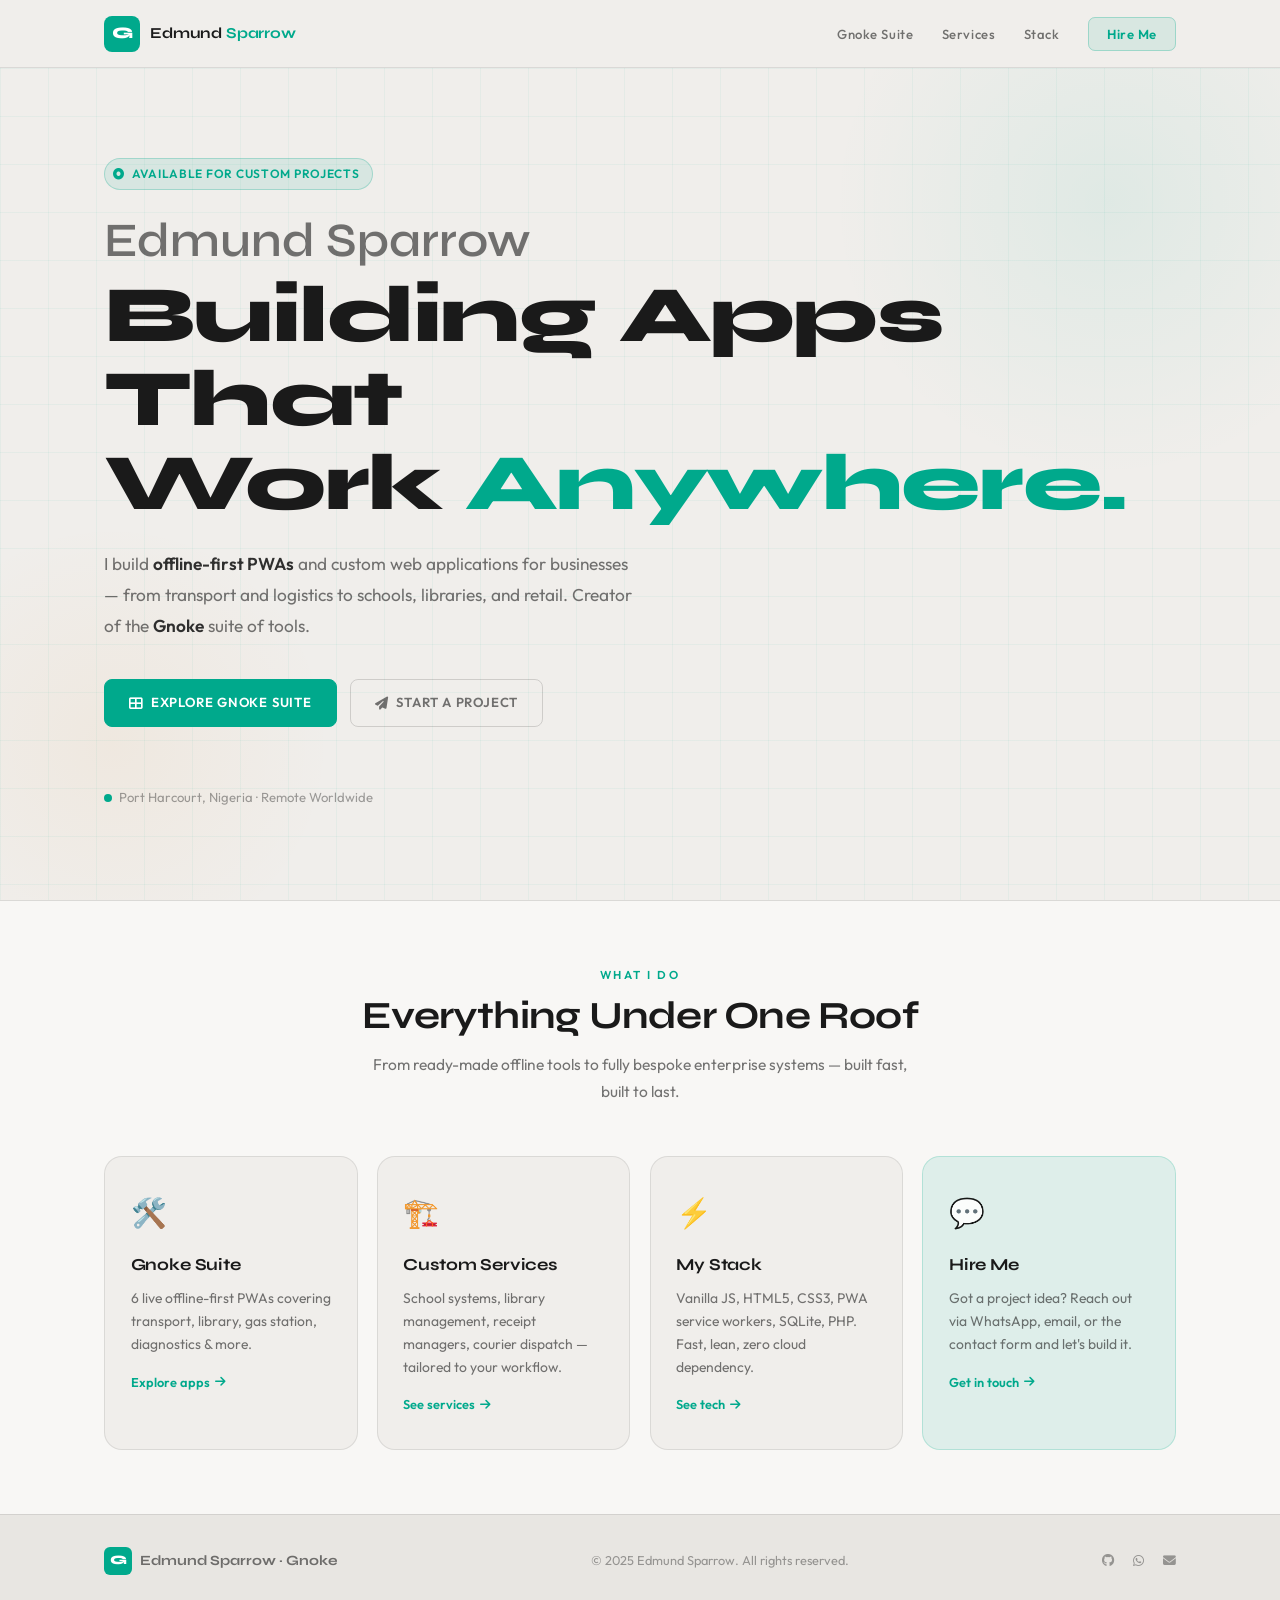
==== index.html @ 4540fae0 "Add files via upload" ====
<!DOCTYPE html>
<html lang="en">
<head>
  <meta charset="UTF-8">
  <meta name="viewport" content="width=device-width, initial-scale=1.0">
  <title>Edmund Sparrow — Gnoke Developer</title>
  <meta name="description" content="Edmund Sparrow builds offline-first PWAs and custom web applications for businesses. Creator of the Gnoke suite of tools.">
  <link rel="preconnect" href="https://fonts.googleapis.com">
  <link rel="preconnect" href="https://fonts.gstatic.com" crossorigin>
  <link href="https://fonts.googleapis.com/css2?family=Syne:wght@600;700;800&family=Outfit:wght@300;400;500;600&display=swap" rel="stylesheet">
  <link rel="stylesheet" href="https://cdnjs.cloudflare.com/ajax/libs/font-awesome/6.4.0/css/all.min.css">
  <link rel="stylesheet" href="style.css">
</head>
<body>

<!-- ══════════════════════════════════
     HEADER
══════════════════════════════════ -->
<header>
  <nav class="container">
    <a href="index.html" class="nav-brand">
      <div class="gnoke-mark">G</div>
      <span class="nav-name">Edmund <span>Sparrow</span></span>
    </a>

    <button class="hamburger" id="hamburger" aria-label="Toggle menu" aria-expanded="false">
      <span></span><span></span><span></span>
    </button>

    <ul class="nav-links" id="nav-links">
      <li><a href="gnoke.html">Gnoke Suite</a></li>
      <li><a href="services.html">Services</a></li>
      <li><a href="stack.html">Stack</a></li>
      <li><a href="contact.html" class="nav-hire">Hire Me</a></li>
    </ul>
  </nav>
</header>


<!-- ══════════════════════════════════
     HERO
══════════════════════════════════ -->
<section class="hero">
  <div class="hero-blob2" aria-hidden="true"></div>
  <div class="container">
    <div class="hero-inner">

      <div class="hero-badge">
        <i class="fas fa-circle-dot"></i>
        Available for custom projects
      </div>

      <h1>
        <span class="name-line">Edmund Sparrow</span>
        Building Apps That<br>Work <span class="accent">Anywhere.</span>
      </h1>

      <p class="hero-sub">
        I build <strong>offline-first PWAs</strong> and custom web applications for
        businesses — from transport and logistics to schools, libraries, and retail.
        Creator of the <strong>Gnoke</strong> suite of tools.
      </p>

      <div class="hero-cta">
        <a href="gnoke.html" class="btn btn-teal">
          <i class="fas fa-th-large"></i> Explore Gnoke Suite
        </a>
        <a href="contact.html" class="btn btn-ghost">
          <i class="fas fa-paper-plane"></i> Start a Project
        </a>
      </div>

      <div class="avail-pill">
        <div class="avail-dot"></div>
        Port Harcourt, Nigeria · Remote Worldwide
      </div>

    </div>
  </div>
</section>

<hr class="divider">

<!-- ══════════════════════════════════
     PREVIEW STRIPS
══════════════════════════════════ -->
<section style="padding: 4rem 0; background: var(--bg-card);">
  <div class="container">
    <p class="sec-label">What I Do</p>
    <h2 class="sec-title">Everything Under One Roof</h2>
    <p class="sec-sub">From ready-made offline tools to fully bespoke enterprise systems — built fast, built to last.</p>

    <div style="display:grid; grid-template-columns: repeat(auto-fill, minmax(240px,1fr)); gap: 1.2rem;">

      <a href="gnoke.html" style="display:block; padding:2rem 1.6rem; background:var(--bg); border:1px solid var(--border); border-radius:var(--r-lg); transition: border-color .25s, transform .25s, box-shadow .25s;" onmouseover="this.style.borderColor='rgba(0,169,140,.28)';this.style.transform='translateY(-4px)';this.style.boxShadow='0 10px 30px rgba(0,0,0,.07)'" onmouseout="this.style.borderColor='';this.style.transform='';this.style.boxShadow=''">
        <div style="font-size:1.8rem; margin-bottom:.9rem;">🛠️</div>
        <h3 style="font-family:var(--f-head);font-size:1.05rem;font-weight:700;color:var(--ink);margin-bottom:.5rem;letter-spacing:-.01em;">Gnoke Suite</h3>
        <p style="font-size:.87rem;color:var(--t-65);line-height:1.65;">6 live offline-first PWAs covering transport, library, gas station, diagnostics &amp; more.</p>
        <span style="display:inline-flex;align-items:center;gap:5px;margin-top:1rem;font-size:.8rem;font-weight:600;color:var(--teal);">Explore apps <i class="fas fa-arrow-right" style="font-size:.75rem;"></i></span>
      </a>

      <a href="services.html" style="display:block; padding:2rem 1.6rem; background:var(--bg); border:1px solid var(--border); border-radius:var(--r-lg); transition: border-color .25s, transform .25s, box-shadow .25s;" onmouseover="this.style.borderColor='rgba(0,169,140,.28)';this.style.transform='translateY(-4px)';this.style.boxShadow='0 10px 30px rgba(0,0,0,.07)'" onmouseout="this.style.borderColor='';this.style.transform='';this.style.boxShadow=''">
        <div style="font-size:1.8rem; margin-bottom:.9rem;">🏗️</div>
        <h3 style="font-family:var(--f-head);font-size:1.05rem;font-weight:700;color:var(--ink);margin-bottom:.5rem;letter-spacing:-.01em;">Custom Services</h3>
        <p style="font-size:.87rem;color:var(--t-65);line-height:1.65;">School systems, library management, receipt managers, courier dispatch — tailored to your workflow.</p>
        <span style="display:inline-flex;align-items:center;gap:5px;margin-top:1rem;font-size:.8rem;font-weight:600;color:var(--teal);">See services <i class="fas fa-arrow-right" style="font-size:.75rem;"></i></span>
      </a>

      <a href="stack.html" style="display:block; padding:2rem 1.6rem; background:var(--bg); border:1px solid var(--border); border-radius:var(--r-lg); transition: border-color .25s, transform .25s, box-shadow .25s;" onmouseover="this.style.borderColor='rgba(0,169,140,.28)';this.style.transform='translateY(-4px)';this.style.boxShadow='0 10px 30px rgba(0,0,0,.07)'" onmouseout="this.style.borderColor='';this.style.transform='';this.style.boxShadow=''">
        <div style="font-size:1.8rem; margin-bottom:.9rem;">⚡</div>
        <h3 style="font-family:var(--f-head);font-size:1.05rem;font-weight:700;color:var(--ink);margin-bottom:.5rem;letter-spacing:-.01em;">My Stack</h3>
        <p style="font-size:.87rem;color:var(--t-65);line-height:1.65;">Vanilla JS, HTML5, CSS3, PWA service workers, SQLite, PHP. Fast, lean, zero cloud dependency.</p>
        <span style="display:inline-flex;align-items:center;gap:5px;margin-top:1rem;font-size:.8rem;font-weight:600;color:var(--teal);">See tech <i class="fas fa-arrow-right" style="font-size:.75rem;"></i></span>
      </a>

      <a href="contact.html" style="display:block; padding:2rem 1.6rem; background:var(--teal-dim); border:1px solid rgba(0,169,140,.2); border-radius:var(--r-lg); transition: border-color .25s, transform .25s, box-shadow .25s;" onmouseover="this.style.borderColor='rgba(0,169,140,.45)';this.style.transform='translateY(-4px)';this.style.boxShadow='0 10px 30px rgba(0,0,0,.07)'" onmouseout="this.style.borderColor='rgba(0,169,140,.2)';this.style.transform='';this.style.boxShadow=''">
        <div style="font-size:1.8rem; margin-bottom:.9rem;">💬</div>
        <h3 style="font-family:var(--f-head);font-size:1.05rem;font-weight:700;color:var(--ink);margin-bottom:.5rem;letter-spacing:-.01em;">Hire Me</h3>
        <p style="font-size:.87rem;color:var(--t-65);line-height:1.65;">Got a project idea? Reach out via WhatsApp, email, or the contact form and let's build it.</p>
        <span style="display:inline-flex;align-items:center;gap:5px;margin-top:1rem;font-size:.8rem;font-weight:600;color:var(--teal);">Get in touch <i class="fas fa-arrow-right" style="font-size:.75rem;"></i></span>
      </a>

    </div>
  </div>
</section>


<!-- ══════════════════════════════════
     FOOTER
══════════════════════════════════ -->
<footer>
  <div class="container">
    <div class="foot-inner">
      <div class="foot-brand">
        <div class="gnoke-mark">G</div>
        Edmund Sparrow · Gnoke
      </div>
      <p>© 2025 Edmund Sparrow. All rights reserved.</p>
      <div class="foot-links">
        <a href="https://github.com/edmundsparrow" target="_blank"><i class="fab fa-github"></i></a>
        <a href="https://wa.me/2349024054758" target="_blank"><i class="fab fa-whatsapp"></i></a>
        <a href="contact.html"><i class="fas fa-envelope"></i></a>
      </div>
    </div>
  </div>
</footer>

  <script src="background.js"></script>

  <script>
  const hamburger = document.getElementById('hamburger');
  const navLinks  = document.getElementById('nav-links');
  hamburger.addEventListener('click', () => {
    const open = hamburger.classList.toggle('open');
    navLinks.classList.toggle('open');
    hamburger.setAttribute('aria-expanded', open);
  });
  // Close on outside click
  document.addEventListener('click', e => {
    if (!hamburger.contains(e.target) && !navLinks.contains(e.target)) {
      hamburger.classList.remove('open');
      navLinks.classList.remove('open');
      hamburger.setAttribute('aria-expanded', false);
    }
  });
</script>
</body>
</html>
---- style.css ----
/* ━━━━━━━━━━━━━━━━━━━━━━━━━━━━━━━━━━━━
   TOKENS — Light / Dirty-White Theme
━━━━━━━━━━━━━━━━━━━━━━━━━━━━━━━━━━━━ */
:root {
  --bg:         #f0eeeb;
  --bg-card:    #f8f7f5;
  --bg-raised:  #e8e6e2;
  --border:     rgba(0,0,0,.09);
  --border-md:  rgba(0,0,0,.14);

  --teal:       #00a98c;
  --teal-dim:   rgba(0,169,140,.10);
  --teal-glow:  rgba(0,169,140,.22);
  --amber:      #d97706;
  --amber-dim:  rgba(217,119,6,.10);

  --ink:        #1a1a1a;
  --t-90:       rgba(26,26,26,.90);
  --t-65:       rgba(26,26,26,.60);
  --t-40:       rgba(26,26,26,.40);
  --t-20:       rgba(26,26,26,.18);

  --f-head: 'Syne', sans-serif;
  --f-body: 'Outfit', sans-serif;

  --r:    10px;
  --r-lg: 18px;
  --ease: cubic-bezier(.4,0,.2,1);
}

/* ━━━━━━━━━━━━━━━━━━━━━━━━━━━━━━━━━━━━
   RESET
━━━━━━━━━━━━━━━━━━━━━━━━━━━━━━━━━━━━ */
*,*::before,*::after { margin:0; padding:0; box-sizing:border-box; }
html { scroll-behavior:smooth; }

body {
  font-family: var(--f-body);
  background: var(--bg);
  color: var(--t-90);
  line-height: 1.65;
  font-size: 16px;
  padding-top: 68px;
  overflow-x: hidden;
}

a    { text-decoration:none; color:inherit; }
ul   { list-style:none; }
img  { max-width:100%; display:block; }

.container {
  max-width: 1120px;
  margin: 0 auto;
  padding: 0 24px;
}

/* ━━━━━━━━━━━━━━━━━━━━━━━━━━━━━━━━━━━━
   ANIMATIONS
━━━━━━━━━━━━━━━━━━━━━━━━━━━━━━━━━━━━ */
@keyframes fadeUp {
  from { opacity:0; transform:translateY(24px); }
  to   { opacity:1; transform:translateY(0);    }
}

@keyframes pulse-ring {
  0%,100% { box-shadow: 0 0 0 0 var(--teal-glow); }
  50%      { box-shadow: 0 0 0 10px transparent; }
}

/* ━━━━━━━━━━━━━━━━━━━━━━━━━━━━━━━━━━━━
   HEADER
━━━━━━━━━━━━━━━━━━━━━━━━━━━━━━━━━━━━ */
header {
  position: fixed;
  inset: 0 0 auto 0;
  height: 68px;
  z-index: 100;
  background: rgba(240,238,235,.92);
  backdrop-filter: blur(14px);
  -webkit-backdrop-filter: blur(14px);
  border-bottom: 1px solid var(--border);
}

nav {
  display: flex;
  align-items: center;
  justify-content: space-between;
  height: 100%;
}

.nav-brand {
  display: flex;
  align-items: center;
  gap: 10px;
}

.gnoke-mark {
  height: 36px;
  width: 36px;
  background: var(--teal);
  border-radius: 8px;
  display: flex;
  align-items: center;
  justify-content: center;
  font-family: var(--f-head);
  font-size: 1rem;
  font-weight: 800;
  color: #fff;
  letter-spacing: -.03em;
  flex-shrink: 0;
}

.nav-name {
  font-family: var(--f-head);
  font-size: .95rem;
  font-weight: 700;
  color: var(--ink);
  letter-spacing: -.01em;
}

.nav-name span { color: var(--teal); }

.nav-links {
  display: flex;
  align-items: center;
  gap: 1.8rem;
}

.nav-links a {
  font-size: .82rem;
  font-weight: 500;
  letter-spacing: .04em;
  color: var(--t-65);
  transition: color .22s var(--ease);
}

.nav-links a:hover,
.nav-links a.active { color: var(--teal); }

.nav-hire {
  padding: 8px 18px;
  border-radius: 7px;
  background: var(--teal-dim);
  border: 1px solid rgba(0,169,140,.28);
  color: var(--teal) !important;
  font-weight: 600 !important;
  transition: background .22s, border-color .22s !important;
}

.nav-hire:hover {
  background: var(--teal) !important;
  color: #fff !important;
  border-color: var(--teal) !important;
}

/* Hamburger */
.hamburger {
  display: none;
  flex-direction: column;
  gap: 5px;
  background: none;
  border: none;
  cursor: pointer;
  padding: 4px;
}

.hamburger span {
  display: block;
  width: 22px;
  height: 2px;
  background: var(--t-65);
  border-radius: 2px;
  transition: all .26s ease;
}

.hamburger.open span:nth-child(1) { transform: rotate(45deg) translate(5px,5px); background: var(--teal); }
.hamburger.open span:nth-child(2) { opacity: 0; }
.hamburger.open span:nth-child(3) { transform: rotate(-45deg) translate(5px,-5px); background: var(--teal); }

/* ━━━━━━━━━━━━━━━━━━━━━━━━━━━━━━━━━━━━
   BUTTONS
━━━━━━━━━━━━━━━━━━━━━━━━━━━━━━━━━━━━ */
.btn {
  display: inline-flex;
  align-items: center;
  gap: 8px;
  padding: 12px 24px;
  border-radius: 8px;
  font-family: var(--f-body);
  font-size: .82rem;
  font-weight: 600;
  letter-spacing: .06em;
  text-transform: uppercase;
  border: 1px solid transparent;
  cursor: pointer;
  transition: all .25s var(--ease);
}

.btn-teal {
  background: var(--teal);
  color: #fff;
  border-color: var(--teal);
}

.btn-teal:hover {
  background: transparent;
  color: var(--teal);
  border-color: var(--teal);
  box-shadow: 0 0 20px var(--teal-glow);
}

.btn-ghost {
  background: transparent;
  color: var(--t-65);
  border-color: var(--border-md);
}

.btn-ghost:hover {
  border-color: var(--teal);
  color: var(--teal);
}

/* ━━━━━━━━━━━━━━━━━━━━━━━━━━━━━━━━━━━━
   SECTION CHROME
━━━━━━━━━━━━━━━━━━━━━━━━━━━━━━━━━━━━ */
section { padding: 5.5rem 0; }

.sec-label {
  font-size: .72rem;
  font-weight: 600;
  letter-spacing: .22em;
  text-transform: uppercase;
  color: var(--teal);
  text-align: center;
  margin-bottom: .6rem;
}

.sec-title {
  font-family: var(--f-head);
  font-size: clamp(1.7rem, 3.5vw, 2.4rem);
  font-weight: 700;
  color: var(--ink);
  text-align: center;
  letter-spacing: -.02em;
  line-height: 1.15;
  margin-bottom: .8rem;
}

.sec-sub {
  text-align: center;
  color: var(--t-65);
  font-size: .97rem;
  font-weight: 400;
  max-width: 560px;
  margin: 0 auto 3.2rem;
  line-height: 1.75;
}

.divider {
  border: none;
  height: 1px;
  background: var(--border);
  margin: 0;
}

/* ━━━━━━━━━━━━━━━━━━━━━━━━━━━━━━━━━━━━
   PAGE HERO (inner pages)
━━━━━━━━━━━━━━━━━━━━━━━━━━━━━━━━━━━━ */
.page-hero {
  padding: 3.5rem 0;
  background: var(--bg-raised);
  border-bottom: 1px solid var(--border);
  position: relative;
  overflow: hidden;
  min-height: 180px;
  display: flex;
  align-items: center;
}

/* When background.js injects an image, text flips to white */
.page-hero.has-bg .sec-label { color: rgba(255,255,255,.7); }
.page-hero.has-bg h1          { color: #fff; }
.page-hero.has-bg h1 span     { color: var(--teal); }
.page-hero.has-bg p            { color: rgba(255,255,255,.75); }

.page-hero .sec-label {
  text-align: left;
  margin-bottom: .4rem;
}

.page-hero h1 {
  font-family: var(--f-head);
  font-size: clamp(2.2rem, 6vw, 3.6rem);
  font-weight: 800;
  color: var(--ink);
  letter-spacing: -.03em;
  line-height: 1.05;
  margin-bottom: .5rem;
  text-transform: uppercase;
}

.page-hero h1 span { color: var(--teal); }

.page-hero p {
  font-size: .9rem;
  color: var(--t-65);
  max-width: 480px;
  line-height: 1.6;
  font-weight: 400;
  letter-spacing: .02em;
  text-transform: uppercase;
}

/* ━━━━━━━━━━━━━━━━━━━━━━━━━━━━━━━━━━━━
   HOME HERO
━━━━━━━━━━━━━━━━━━━━━━━━━━━━━━━━━━━━ */
.hero {
  min-height: calc(100vh - 68px);
  display: flex;
  align-items: center;
  position: relative;
  overflow: hidden;
  background: var(--bg);
}

.hero::before {
  content: '';
  position: absolute;
  inset: 0;
  background-image:
    linear-gradient(rgba(0,169,140,.05) 1px, transparent 1px),
    linear-gradient(90deg, rgba(0,169,140,.05) 1px, transparent 1px);
  background-size: 48px 48px;
  pointer-events: none;
}

.hero::after {
  content: '';
  position: absolute;
  top: -20%;
  right: -10%;
  width: 600px;
  height: 600px;
  background: radial-gradient(circle, rgba(0,169,140,.07) 0%, transparent 65%);
  pointer-events: none;
}

.hero-blob2 {
  position: absolute;
  bottom: -10%;
  left: -10%;
  width: 480px;
  height: 480px;
  background: radial-gradient(circle, rgba(217,119,6,.05) 0%, transparent 65%);
  pointer-events: none;
}

.hero-inner {
  position: relative;
  z-index: 1;
  animation: fadeUp .7s .1s var(--ease) both;
}

.hero-badge {
  display: inline-flex;
  align-items: center;
  gap: 7px;
  padding: 5px 12px 5px 8px;
  border-radius: 50px;
  background: var(--teal-dim);
  border: 1px solid rgba(0,169,140,.25);
  font-size: .75rem;
  font-weight: 600;
  letter-spacing: .06em;
  color: var(--teal);
  margin-bottom: 1.6rem;
  text-transform: uppercase;
}

.hero-badge i { font-size: .7rem; }

.hero h1 {
  font-family: var(--f-head);
  font-size: clamp(2.6rem, 7vw, 5rem);
  font-weight: 800;
  line-height: 1.05;
  color: var(--ink);
  margin-bottom: 1.4rem;
  letter-spacing: -.02em;
}

.hero h1 .accent { color: var(--teal); }

.hero h1 .name-line {
  display: block;
  font-size: .6em;
  font-weight: 600;
  color: var(--t-65);
  letter-spacing: .0em;
  margin-bottom: .15em;
}

.hero-sub {
  font-size: 1.08rem;
  color: var(--t-65);
  font-weight: 400;
  max-width: 540px;
  line-height: 1.8;
  margin-bottom: 2.4rem;
}

.hero-sub strong { color: var(--t-90); font-weight: 600; }

.hero-cta {
  display: flex;
  gap: .8rem;
  flex-wrap: wrap;
  margin-bottom: 3.5rem;
}

.avail-pill {
  display: inline-flex;
  align-items: center;
  gap: 7px;
  font-size: .82rem;
  color: var(--t-40);
  font-weight: 400;
}

.avail-dot {
  width: 8px;
  height: 8px;
  border-radius: 50%;
  background: var(--teal);
  animation: pulse-ring 2s infinite;
  flex-shrink: 0;
}

/* ━━━━━━━━━━━━━━━━━━━━━━━━━━━━━━━━━━━━
   GNOKE SUITE
━━━━━━━━━━━━━━━━━━━━━━━━━━━━━━━━━━━━ */
.gnoke-suite { background: var(--bg); }

.suite-intro {
  display: flex;
  align-items: center;
  gap: 14px;
  justify-content: center;
  margin-bottom: 3.5rem;
}

.gnoke-logo-lg {
  width: 52px;
  height: 52px;
  background: var(--teal);
  border-radius: 13px;
  display: flex;
  align-items: center;
  justify-content: center;
  font-family: var(--f-head);
  font-size: 1.4rem;
  font-weight: 800;
  color: #fff;
  letter-spacing: -.03em;
  flex-shrink: 0;
}

.suite-intro-text h2 {
  font-family: var(--f-head);
  font-size: 1.6rem;
  font-weight: 800;
  color: var(--ink);
  letter-spacing: -.02em;
  line-height: 1.1;
}

.suite-intro-text p {
  font-size: .88rem;
  color: var(--t-40);
  font-weight: 400;
}

/* App cards */
.apps-grid {
  display: grid;
  grid-template-columns: repeat(auto-fill, minmax(300px, 1fr));
  gap: 1.2rem;
}

.app-card {
  background: var(--bg-card);
  border: 1px solid var(--border);
  border-radius: var(--r-lg);
  padding: 1.8rem;
  display: flex;
  flex-direction: column;
  gap: 1rem;
  transition: border-color .25s var(--ease), transform .25s var(--ease), box-shadow .25s var(--ease);
  position: relative;
  overflow: hidden;
}

.app-card::before {
  content: '';
  position: absolute;
  top: 0; left: 0;
  width: 3px; height: 100%;
  background: var(--teal);
  opacity: 0;
  transition: opacity .25s var(--ease);
}

.app-card:hover {
  border-color: rgba(0,169,140,.28);
  transform: translateY(-4px);
  box-shadow: 0 12px 40px rgba(0,0,0,.08);
}

.app-card:hover::before { opacity: 1; }

.app-header {
  display: flex;
  align-items: flex-start;
  justify-content: space-between;
  gap: 1rem;
}

.app-icon {
  width: 48px;
  height: 48px;
  border-radius: 12px;
  display: flex;
  align-items: center;
  justify-content: center;
  font-size: 1.3rem;
  flex-shrink: 0;
}

.app-status {
  font-size: .7rem;
  font-weight: 600;
  letter-spacing: .08em;
  text-transform: uppercase;
  padding: 3px 9px;
  border-radius: 20px;
}

.status-live {
  background: rgba(16,185,129,.10);
  color: #059669;
  border: 1px solid rgba(16,185,129,.22);
}

.app-card h3 {
  font-family: var(--f-head);
  font-size: 1.1rem;
  font-weight: 700;
  color: var(--ink);
  letter-spacing: -.01em;
}

.app-card p {
  font-size: .88rem;
  color: var(--t-65);
  line-height: 1.65;
  flex-grow: 1;
}

.app-tags {
  display: flex;
  flex-wrap: wrap;
  gap: .4rem;
}

.tag {
  font-size: .7rem;
  font-weight: 500;
  padding: 3px 9px;
  border-radius: 20px;
  background: var(--bg-raised);
  border: 1px solid var(--border);
  color: var(--t-65);
}

.app-link {
  display: inline-flex;
  align-items: center;
  gap: 6px;
  font-size: .8rem;
  font-weight: 600;
  color: var(--teal);
  letter-spacing: .04em;
  transition: gap .2s var(--ease);
}

.app-link:hover { gap: 10px; }

/* ━━━━━━━━━━━━━━━━━━━━━━━━━━━━━━━━━━━━
   SERVICES
━━━━━━━━━━━━━━━━━━━━━━━━━━━━━━━━━━━━ */
.services { background: var(--bg-raised); }

.svcs-grid {
  display: grid;
  grid-template-columns: repeat(auto-fill, minmax(240px, 1fr));
  gap: 1.2rem;
}

.svc-card {
  background: var(--bg-card);
  border: 1px solid var(--border);
  border-radius: var(--r-lg);
  padding: 2rem 1.6rem;
  transition: border-color .25s, transform .25s var(--ease), box-shadow .25s;
}

.svc-card:hover {
  border-color: rgba(0,169,140,.22);
  transform: translateY(-3px);
  box-shadow: 0 8px 28px rgba(0,0,0,.06);
}

.svc-icon {
  width: 46px;
  height: 46px;
  background: var(--teal-dim);
  border-radius: 11px;
  display: flex;
  align-items: center;
  justify-content: center;
  font-size: 1.2rem;
  margin-bottom: 1.1rem;
  border: 1px solid rgba(0,169,140,.18);
}

.svc-card h3 {
  font-family: var(--f-head);
  font-size: 1rem;
  font-weight: 700;
  color: var(--ink);
  margin-bottom: .6rem;
  letter-spacing: -.01em;
}

.svc-card p {
  font-size: .87rem;
  color: var(--t-65);
  line-height: 1.65;
  margin-bottom: .9rem;
}

.svc-card ul li {
  font-size: .82rem;
  color: var(--t-65);
  padding: 3px 0 3px 16px;
  position: relative;
}

.svc-card ul li::before {
  content: '→';
  position: absolute;
  left: 0;
  color: var(--teal);
  font-size: .75rem;
}

/* CTA box */
.cta-box {
  text-align:center;
  margin-top:2.8rem;
  padding:2.4rem;
  background:var(--bg-card);
  border:1px solid var(--border);
  border-radius:var(--r-lg);
}

.cta-box .sec-label { margin-bottom: .4rem; }

.cta-box h3 {
  font-family: var(--f-head);
  font-size: 1.5rem;
  font-weight: 700;
  color: var(--ink);
  letter-spacing: -.02em;
  margin-bottom: .7rem;
}

.cta-box p {
  color: var(--t-65);
  font-size: .95rem;
  max-width: 480px;
  margin: 0 auto 1.6rem;
}

/* ━━━━━━━━━━━━━━━━━━━━━━━━━━━━━━━━━━━━
   STACK
━━━━━━━━━━━━━━━━━━━━━━━━━━━━━━━━━━━━ */
.stack { background: var(--bg); }

.stack-grid {
  display: grid;
  grid-template-columns: repeat(auto-fill, minmax(150px, 1fr));
  gap: .8rem;
}

.stack-item {
  background: var(--bg-card);
  border: 1px solid var(--border);
  border-radius: var(--r);
  padding: 1.1rem 1rem;
  text-align: center;
  transition: border-color .22s, background .22s, box-shadow .22s;
}

.stack-item:hover {
  border-color: rgba(0,169,140,.22);
  background: #fff;
  box-shadow: 0 4px 14px rgba(0,0,0,.05);
}

.stack-item .s-icon { font-size: 1.4rem; margin-bottom: .45rem; }

.stack-item p {
  font-size: .82rem;
  font-weight: 500;
  color: var(--t-65);
}

.stack-item small {
  display: block;
  font-size: .72rem;
  color: var(--t-40);
  margin-top: 2px;
}

/* ━━━━━━━━━━━━━━━━━━━━━━━━━━━━━━━━━━━━
   CONTACT
━━━━━━━━━━━━━━━━━━━━━━━━━━━━━━━━━━━━ */
.contact-section { background: var(--bg-raised); }

.contact-layout {
  display: grid;
  grid-template-columns: 1fr 1fr;
  gap: 3rem;
  align-items: start;
}

.contact-left h2 {
  font-family: var(--f-head);
  font-size: clamp(1.8rem, 4vw, 2.8rem);
  font-weight: 800;
  color: var(--ink);
  letter-spacing: -.03em;
  line-height: 1.1;
  margin-bottom: 1rem;
}

.contact-left h2 span { color: var(--teal); }

.contact-left p {
  font-size: .97rem;
  color: var(--t-65);
  font-weight: 400;
  line-height: 1.8;
  margin-bottom: 2rem;
}

.contact-links { display: flex; flex-direction: column; gap: .8rem; }

.c-link {
  display: flex;
  align-items: center;
  gap: 12px;
  padding: 1rem 1.2rem;
  background: var(--bg-card);
  border: 1px solid var(--border);
  border-radius: var(--r);
  transition: border-color .22s, transform .22s var(--ease), box-shadow .22s;
}

.c-link:hover {
  border-color: rgba(0,169,140,.28);
  transform: translateX(4px);
  box-shadow: 0 4px 14px rgba(0,0,0,.05);
}

.c-link-icon {
  width: 38px;
  height: 38px;
  border-radius: 9px;
  display: flex;
  align-items: center;
  justify-content: center;
  font-size: .95rem;
  flex-shrink: 0;
}

.c-link-icon.wa  { background: rgba(37,211,102,.10); color: #16a34a; border: 1px solid rgba(37,211,102,.18); }
.c-link-icon.gm  { background: rgba(234,67,53,.10);  color: #dc2626; border: 1px solid rgba(234,67,53,.18); }
.c-link-icon.gh  { background: rgba(0,0,0,.05); color: var(--t-65); border: 1px solid var(--border); }

.c-link-text small {
  display: block;
  font-size: .7rem;
  font-weight: 600;
  letter-spacing: .08em;
  text-transform: uppercase;
  color: var(--t-40);
  margin-bottom: 1px;
}

.c-link-text span {
  font-size: .9rem;
  color: var(--t-90);
}

.contact-right {
  background: var(--bg-card);
  border: 1px solid var(--border);
  border-radius: var(--r-lg);
  padding: 2.2rem;
}

.contact-right h3 {
  font-family: var(--f-head);
  font-size: 1.2rem;
  font-weight: 700;
  color: var(--ink);
  margin-bottom: 1.5rem;
}

.f-group { margin-bottom: 1.1rem; }

.f-group label {
  display: block;
  font-size: .72rem;
  font-weight: 600;
  letter-spacing: .1em;
  text-transform: uppercase;
  color: var(--t-40);
  margin-bottom: .4rem;
}

.f-group input,
.f-group textarea,
.f-group select {
  width: 100%;
  padding: 10px 13px;
  background: var(--bg);
  border: 1px solid var(--border-md);
  border-radius: var(--r);
  font-family: var(--f-body);
  font-size: .93rem;
  color: var(--t-90);
  outline: none;
  -webkit-appearance: none;
  transition: border-color .22s, box-shadow .22s;
}

.f-group input::placeholder,
.f-group textarea::placeholder { color: var(--t-20); }

.f-group input:focus,
.f-group textarea:focus,
.f-group select:focus {
  border-color: rgba(0,169,140,.4);
  box-shadow: 0 0 0 3px var(--teal-dim);
}

.f-group textarea { min-height: 110px; resize: vertical; }

.f-row { display: grid; grid-template-columns: 1fr 1fr; gap: .8rem; }

/* ━━━━━━━━━━━━━━━━━━━━━━━━━━━━━━━━━━━━
   FOOTER
━━━━━━━━━━━━━━━━━━━━━━━━━━━━━━━━━━━━ */
footer {
  background: var(--bg-raised);
  border-top: 1px solid var(--border);
  padding: 2rem 0;
}

.foot-inner {
  display: flex;
  align-items: center;
  justify-content: space-between;
  flex-wrap: wrap;
  gap: 1rem;
}

.foot-brand {
  display: flex;
  align-items: center;
  gap: 8px;
  font-family: var(--f-head);
  font-size: .88rem;
  font-weight: 700;
  color: var(--t-65);
}

.foot-brand .gnoke-mark { width: 28px; height: 28px; font-size: .8rem; border-radius: 6px; }

footer p { font-size: .8rem; color: var(--t-40); }

.foot-links { display: flex; gap: 1.2rem; }

.foot-links a {
  font-size: .8rem;
  color: var(--t-40);
  transition: color .2s;
}

.foot-links a:hover { color: var(--teal); }

/* ━━━━━━━━━━━━━━━━━━━━━━━━━━━━━━━━━━━━
   RESPONSIVE
━━━━━━━━━━━━━━━━━━━━━━━━━━━━━━━━━━━━ */
@media (max-width: 768px) {
  body { padding-top: 64px; }

  .nav-links {
    display: none;
    flex-direction: column;
    position: absolute;
    top: 68px;
    left: 0;
    width: 100%;
    background: rgba(240,238,235,.97);
    backdrop-filter: blur(12px);
    border-bottom: 1px solid var(--border);
    padding: 1rem 24px 1.4rem;
    gap: .2rem;
  }

  .nav-links.open { display: flex; }

  .nav-links a {
    padding: .7rem 0;
    border-bottom: 1px solid var(--border);
    font-size: .9rem;
  }

  .nav-links a:last-child { border-bottom: none; }

  .hamburger { display: flex; }

  .hero h1 { font-size: 2.4rem; }
  .hero-cta { flex-direction: column; }
  .btn { justify-content: center; }

  .contact-layout { grid-template-columns: 1fr; }
  .f-row { grid-template-columns: 1fr; }

  .foot-inner { flex-direction: column; text-align: center; }
}

@media (max-width: 480px) {
  .container { padding: 0 16px; }
  .apps-grid { grid-template-columns: 1fr; }
  .svcs-grid { grid-template-columns: 1fr; }
  .stack-grid { grid-template-columns: repeat(3, 1fr); }
}
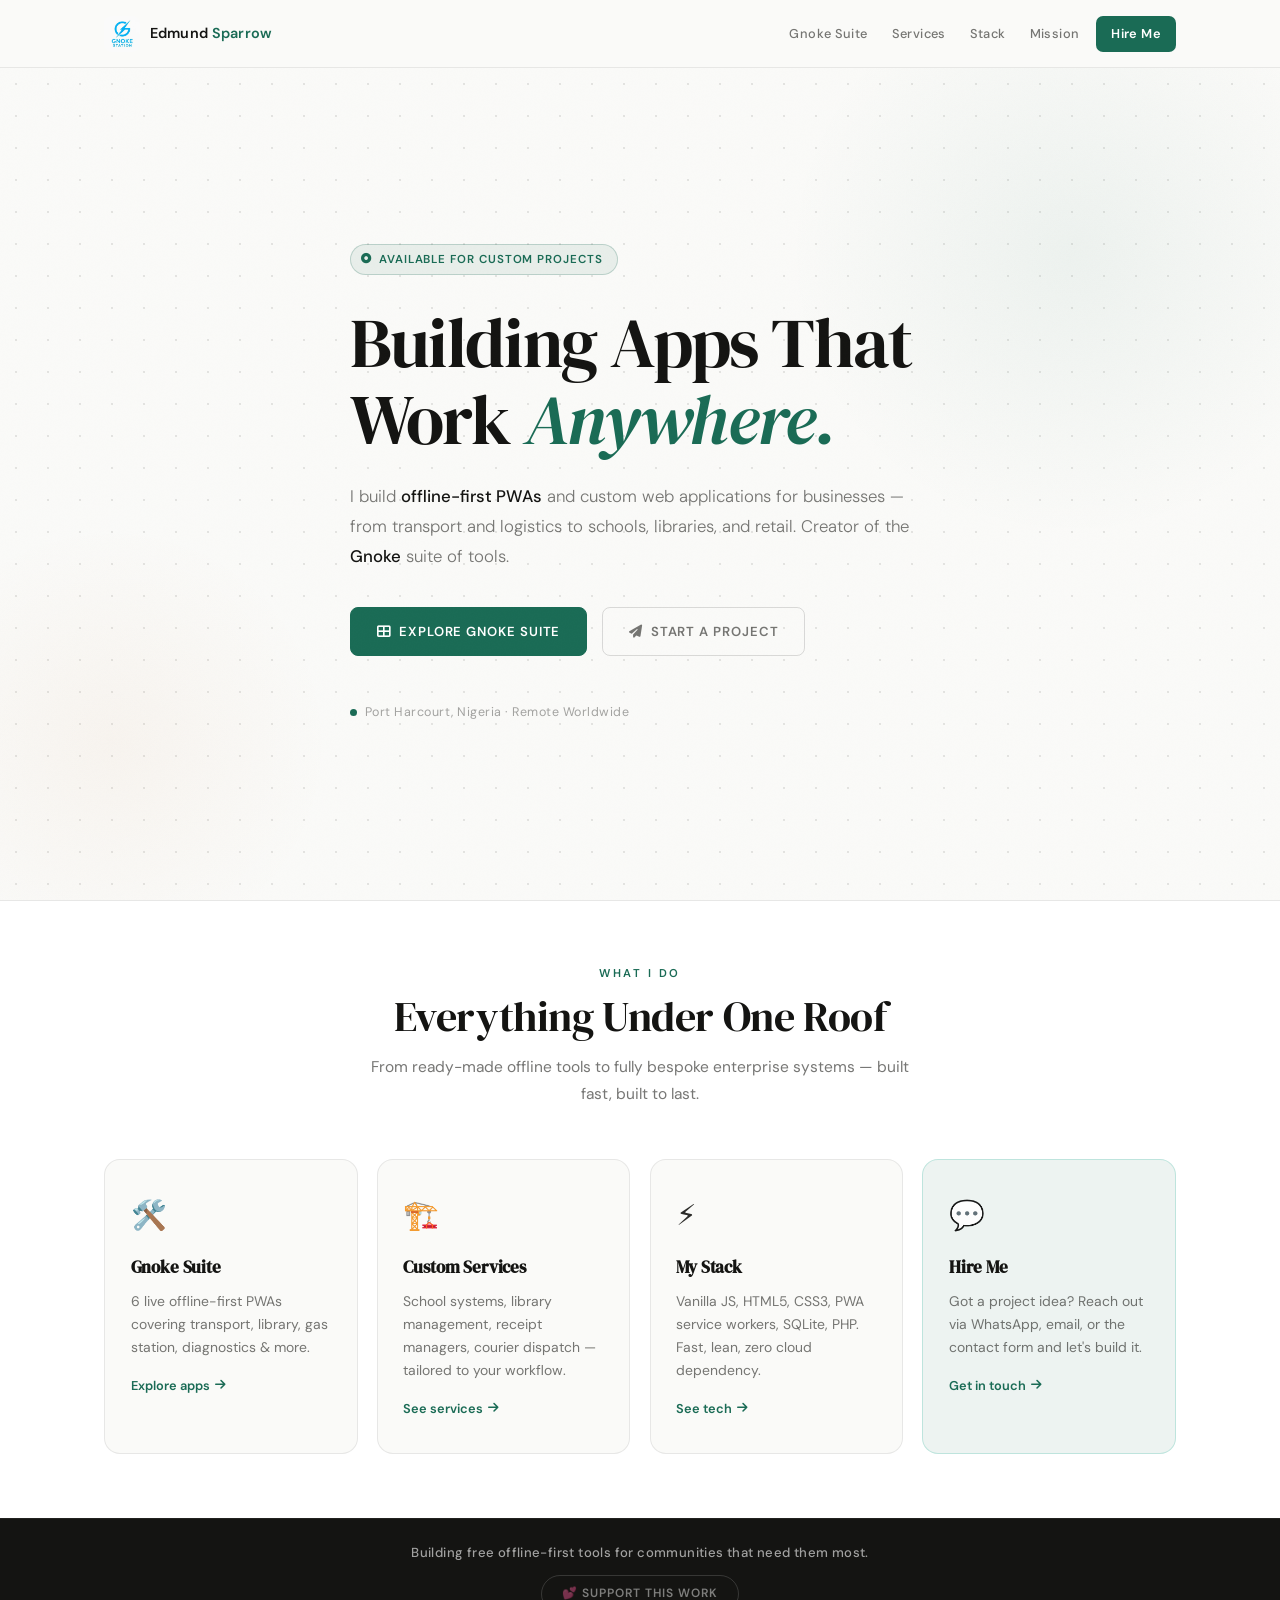
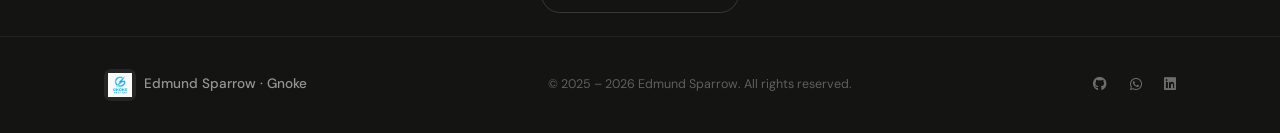
==== commit c1ed066d: "Add files via upload" ====
--- a/index.html
+++ b/index.html
@@ -2,44 +2,38 @@
 <html lang="en">
 <head>
   <meta charset="UTF-8">
-  <meta name="viewport" content="width=device-width, initial-scale=1.0">
+  <meta name="viewport" content="width=device-width, initial-scale=1.0, maximum-scale=1.0, user-scalable=no">
   <title>Edmund Sparrow — Gnoke Developer</title>
   <meta name="description" content="Edmund Sparrow builds offline-first PWAs and custom web applications for businesses. Creator of the Gnoke suite of tools.">
   <link rel="preconnect" href="https://fonts.googleapis.com">
   <link rel="preconnect" href="https://fonts.gstatic.com" crossorigin>
-  <link href="https://fonts.googleapis.com/css2?family=Syne:wght@600;700;800&family=Outfit:wght@300;400;500;600&display=swap" rel="stylesheet">
+  <link href="https://fonts.googleapis.com/css2?family=DM+Serif+Display:ital@0;1&family=DM+Sans:opsz,wght@9..40,300;9..40,400;9..40,500;9..40,600&display=swap" rel="stylesheet">
   <link rel="stylesheet" href="https://cdnjs.cloudflare.com/ajax/libs/font-awesome/6.4.0/css/all.min.css">
   <link rel="stylesheet" href="style.css">
 </head>
 <body>
 
-<!-- ══════════════════════════════════
-     HEADER
-══════════════════════════════════ -->
+<div class="nav-overlay" id="nav-overlay"></div>
 <header>
   <nav class="container">
     <a href="index.html" class="nav-brand">
-      <div class="gnoke-mark">G</div>
+      <div class="gnoke-mark"><img src="gnokenstationlogo_1.webp" alt="Gnoke logo"></div>
       <span class="nav-name">Edmund <span>Sparrow</span></span>
     </a>
 
     <button class="hamburger" id="hamburger" aria-label="Toggle menu" aria-expanded="false">
       <span></span><span></span><span></span>
-    </button>
-
-    <ul class="nav-links" id="nav-links">
+    </button></nav>
+</header>
+<ul class="nav-links" id="nav-links">
       <li><a href="gnoke.html">Gnoke Suite</a></li>
       <li><a href="services.html">Services</a></li>
       <li><a href="stack.html">Stack</a></li>
-      <li><a href="contact.html" class="nav-hire">Hire Me</a></li>
+      <li><a href="mission.html">Mission</a></li>
+  <li><a href="contact.html" class="nav-hire">Hire Me</a></li>
     </ul>
-  </nav>
-</header>
 
 
-<!-- ══════════════════════════════════
-     HERO
-══════════════════════════════════ -->
 <section class="hero">
   <div class="hero-blob2" aria-hidden="true"></div>
   <div class="container">
@@ -51,7 +45,6 @@
       </div>
 
       <h1>
-        <span class="name-line">Edmund Sparrow</span>
         Building Apps That<br>Work <span class="accent">Anywhere.</span>
       </h1>
 
@@ -81,9 +74,6 @@
 
 <hr class="divider">
 
-<!-- ══════════════════════════════════
-     PREVIEW STRIPS
-══════════════════════════════════ -->
 <section style="padding: 4rem 0; background: var(--bg-card);">
   <div class="container">
     <p class="sec-label">What I Do</p>
@@ -125,43 +115,48 @@
 </section>
 
 
-<!-- ══════════════════════════════════
-     FOOTER
-══════════════════════════════════ -->
+<div class="support-banner">
+  <div class="container">
+    <p><strong>Building free offline-first tools for communities that need them most.</strong></p>
+    <a href="https://selar.com/showlove/edmundsparrow" target="_blank" rel="noopener" class="support-btn">
+      💕 Support This Work
+    </a>
+  </div>
+</div>
+
 <footer>
   <div class="container">
     <div class="foot-inner">
       <div class="foot-brand">
-        <div class="gnoke-mark">G</div>
+        <div class="gnoke-mark"><img src="gnokenstationlogo_1.webp" alt="Gnoke logo"></div>
         Edmund Sparrow · Gnoke
       </div>
-      <p>© 2025 Edmund Sparrow. All rights reserved.</p>
+
+      <p>© 2025 – <span class="copy-year"></span> Edmund Sparrow. All rights reserved.</p>
+
       <div class="foot-links">
-        <a href="https://github.com/edmundsparrow" target="_blank"><i class="fab fa-github"></i></a>
-        <a href="https://wa.me/2349024054758" target="_blank"><i class="fab fa-whatsapp"></i></a>
-        <a href="contact.html"><i class="fas fa-envelope"></i></a>
+        <a href="https://github.com/edmundsparrow" target="_blank">
+          <i class="fab fa-github"></i>
+        </a>
+
+        <a href="https://wa.me/2349024054758" target="_blank">
+          <i class="fab fa-whatsapp"></i>
+        </a>
+
+        <a href="https://linkedin.com/in/edmundsparrow" target="_blank">
+          <i class="fab fa-linkedin"></i>
+        </a>
       </div>
     </div>
   </div>
 </footer>
 
   <script src="background.js"></script>
-
-  <script>
-  const hamburger = document.getElementById('hamburger');
-  const navLinks  = document.getElementById('nav-links');
-  hamburger.addEventListener('click', () => {
-    const open = hamburger.classList.toggle('open');
-    navLinks.classList.toggle('open');
-    hamburger.setAttribute('aria-expanded', open);
-  });
-  // Close on outside click
-  document.addEventListener('click', e => {
-    if (!hamburger.contains(e.target) && !navLinks.contains(e.target)) {
-      hamburger.classList.remove('open');
-      navLinks.classList.remove('open');
-      hamburger.setAttribute('aria-expanded', false);
-    }
+  <script src="menu.js"></script>
+<script src="animate.js" defer></script>
+<script>
+  document.querySelectorAll('.copy-year').forEach(el => {
+    el.textContent = new Date().getFullYear();
   });
 </script>
 </body>
--- a/style.css
+++ b/style.css
@@ -1,38 +1,55 @@
 /* ━━━━━━━━━━━━━━━━━━━━━━━━━━━━━━━━━━━━
-   TOKENS — Light / Dirty-White Theme
-━━━━━━━━━━━━━━━━━━━━━━━━━━━━━━━━━━━━ */
+   TOKENS — Refined Dark-on-Light Theme
+   Edmund Sparrow · Gnoke
+━━━━━━━━━━━━━━━━━━━━━━━━━━━━━━━━━━━━ */
+@import url('https://fonts.googleapis.com/css2?family=DM+Serif+Display:ital@0;1&family=DM+Sans:wght@300;400;500;600&display=swap');
+@import url('menu.css');
+
 :root {
-  --bg:         #f0eeeb;
-  --bg-card:    #f8f7f5;
-  --bg-raised:  #e8e6e2;
-  --border:     rgba(0,0,0,.09);
-  --border-md:  rgba(0,0,0,.14);
-
-  --teal:       #00a98c;
-  --teal-dim:   rgba(0,169,140,.10);
-  --teal-glow:  rgba(0,169,140,.22);
-  --amber:      #d97706;
-  --amber-dim:  rgba(217,119,6,.10);
-
-  --ink:        #1a1a1a;
-  --t-90:       rgba(26,26,26,.90);
-  --t-65:       rgba(26,26,26,.60);
-  --t-40:       rgba(26,26,26,.40);
-  --t-20:       rgba(26,26,26,.18);
-
-  --f-head: 'Syne', sans-serif;
-  --f-body: 'Outfit', sans-serif;
-
+  /* — Surfaces — */
+  --bg:         #fafaf8;
+  --bg-card:    #ffffff;
+  --bg-raised:  #f2f1ee;
+
+  /* — Borders — */
+  --border:     rgba(20,20,18,.08);
+  --border-md:  rgba(20,20,18,.14);
+
+  /* — Brand accent: deep forest green, rich not flat — */
+  --teal:       #1a6b55;
+  --teal-light: #2d9e7e;
+  --teal-dim:   rgba(26,107,85,.08);
+  --teal-glow:  rgba(26,107,85,.20);
+
+  /* — Warm amber for secondary accents — */
+  --amber:      #b45309;
+  --amber-dim:  rgba(180,83,9,.09);
+
+  /* — Ink — */
+  --ink:        #141412;
+  --t-90:       rgba(20,20,18,.90);
+  --t-65:       rgba(20,20,18,.58);
+  --t-40:       rgba(20,20,18,.38);
+  --t-20:       rgba(20,20,18,.16);
+
+  /* — Typography — */
+  --f-head: 'DM Serif Display', Georgia, serif;
+  --f-body: 'DM Sans', system-ui, sans-serif;
+
+  /* — Shape — */
   --r:    10px;
-  --r-lg: 18px;
+  --r-lg: 16px;
   --ease: cubic-bezier(.4,0,.2,1);
+
+  /* — Subtle grain texture overlay — */
+  --grain: url("data:image/svg+xml,%3Csvg xmlns='http://www.w3.org/2000/svg' width='200' height='200'%3E%3Cfilter id='n'%3E%3CfeTurbulence type='fractalNoise' baseFrequency='0.75' numOctaves='4' stitchTiles='stitch'/%3E%3C/filter%3E%3Crect width='200' height='200' filter='url(%23n)' opacity='0.03'/%3E%3C/svg%3E");
 }
 
 /* ━━━━━━━━━━━━━━━━━━━━━━━━━━━━━━━━━━━━
    RESET
 ━━━━━━━━━━━━━━━━━━━━━━━━━━━━━━━━━━━━ */
 *,*::before,*::after { margin:0; padding:0; box-sizing:border-box; }
-html { scroll-behavior:smooth; }
+html { scroll-behavior:smooth; overflow-x: hidden; }
 
 body {
   font-family: var(--f-body);
@@ -44,6 +61,18 @@
   overflow-x: hidden;
 }
 
+/* Subtle warm paper grain over the whole page */
+body::before {
+  content: '';
+  position: fixed;
+  inset: 0;
+  background-image: var(--grain);
+  background-repeat: repeat;
+  pointer-events: none;
+  z-index: 10;
+  opacity: 0.4;
+}
+
 a    { text-decoration:none; color:inherit; }
 ul   { list-style:none; }
 img  { max-width:100%; display:block; }
@@ -58,7 +87,7 @@
    ANIMATIONS
 ━━━━━━━━━━━━━━━━━━━━━━━━━━━━━━━━━━━━ */
 @keyframes fadeUp {
-  from { opacity:0; transform:translateY(24px); }
+  from { opacity:0; transform:translateY(28px); }
   to   { opacity:1; transform:translateY(0);    }
 }
 
@@ -67,115 +96,10 @@
   50%      { box-shadow: 0 0 0 10px transparent; }
 }
 
-/* ━━━━━━━━━━━━━━━━━━━━━━━━━━━━━━━━━━━━
-   HEADER
-━━━━━━━━━━━━━━━━━━━━━━━━━━━━━━━━━━━━ */
-header {
-  position: fixed;
-  inset: 0 0 auto 0;
-  height: 68px;
-  z-index: 100;
-  background: rgba(240,238,235,.92);
-  backdrop-filter: blur(14px);
-  -webkit-backdrop-filter: blur(14px);
-  border-bottom: 1px solid var(--border);
-}
-
-nav {
-  display: flex;
-  align-items: center;
-  justify-content: space-between;
-  height: 100%;
-}
-
-.nav-brand {
-  display: flex;
-  align-items: center;
-  gap: 10px;
-}
-
-.gnoke-mark {
-  height: 36px;
-  width: 36px;
-  background: var(--teal);
-  border-radius: 8px;
-  display: flex;
-  align-items: center;
-  justify-content: center;
-  font-family: var(--f-head);
-  font-size: 1rem;
-  font-weight: 800;
-  color: #fff;
-  letter-spacing: -.03em;
-  flex-shrink: 0;
-}
-
-.nav-name {
-  font-family: var(--f-head);
-  font-size: .95rem;
-  font-weight: 700;
-  color: var(--ink);
-  letter-spacing: -.01em;
-}
-
-.nav-name span { color: var(--teal); }
-
-.nav-links {
-  display: flex;
-  align-items: center;
-  gap: 1.8rem;
-}
-
-.nav-links a {
-  font-size: .82rem;
-  font-weight: 500;
-  letter-spacing: .04em;
-  color: var(--t-65);
-  transition: color .22s var(--ease);
-}
-
-.nav-links a:hover,
-.nav-links a.active { color: var(--teal); }
-
-.nav-hire {
-  padding: 8px 18px;
-  border-radius: 7px;
-  background: var(--teal-dim);
-  border: 1px solid rgba(0,169,140,.28);
-  color: var(--teal) !important;
-  font-weight: 600 !important;
-  transition: background .22s, border-color .22s !important;
-}
-
-.nav-hire:hover {
-  background: var(--teal) !important;
-  color: #fff !important;
-  border-color: var(--teal) !important;
-}
-
-/* Hamburger */
-.hamburger {
-  display: none;
-  flex-direction: column;
-  gap: 5px;
-  background: none;
-  border: none;
-  cursor: pointer;
-  padding: 4px;
-}
-
-.hamburger span {
-  display: block;
-  width: 22px;
-  height: 2px;
-  background: var(--t-65);
-  border-radius: 2px;
-  transition: all .26s ease;
-}
-
-.hamburger.open span:nth-child(1) { transform: rotate(45deg) translate(5px,5px); background: var(--teal); }
-.hamburger.open span:nth-child(2) { opacity: 0; }
-.hamburger.open span:nth-child(3) { transform: rotate(-45deg) translate(5px,-5px); background: var(--teal); }
+@keyframes shimmer {
+  0%   { background-position: 200% 0; }
+  100% { background-position: -200% 0; }
+}
 
 /* ━━━━━━━━━━━━━━━━━━━━━━━━━━━━━━━━━━━━
    BUTTONS
@@ -184,16 +108,16 @@
   display: inline-flex;
   align-items: center;
   gap: 8px;
-  padding: 12px 24px;
+  padding: 13px 26px;
   border-radius: 8px;
   font-family: var(--f-body);
   font-size: .82rem;
   font-weight: 600;
-  letter-spacing: .06em;
+  letter-spacing: .07em;
   text-transform: uppercase;
-  border: 1px solid transparent;
+  border: 1.5px solid transparent;
   cursor: pointer;
-  transition: all .25s var(--ease);
+  transition: all .26s var(--ease);
 }
 
 .btn-teal {
@@ -203,10 +127,11 @@
 }
 
 .btn-teal:hover {
-  background: transparent;
-  color: var(--teal);
-  border-color: var(--teal);
-  box-shadow: 0 0 20px var(--teal-glow);
+  background: var(--ink);
+  color: #fff;
+  border-color: var(--ink);
+  box-shadow: 0 8px 24px rgba(20,20,18,.15);
+  transform: translateY(-1px);
 }
 
 .btn-ghost {
@@ -216,8 +141,10 @@
 }
 
 .btn-ghost:hover {
-  border-color: var(--teal);
-  color: var(--teal);
+  border-color: var(--ink);
+  color: var(--ink);
+  background: var(--ink);
+  color: #fff;
 }
 
 /* ━━━━━━━━━━━━━━━━━━━━━━━━━━━━━━━━━━━━
@@ -226,7 +153,8 @@
 section { padding: 5.5rem 0; }
 
 .sec-label {
-  font-size: .72rem;
+  font-family: var(--f-body);
+  font-size: .71rem;
   font-weight: 600;
   letter-spacing: .22em;
   text-transform: uppercase;
@@ -237,11 +165,12 @@
 
 .sec-title {
   font-family: var(--f-head);
-  font-size: clamp(1.7rem, 3.5vw, 2.4rem);
-  font-weight: 700;
+  font-size: clamp(1.9rem, 3.5vw, 2.6rem);
+  font-weight: 400;
+  font-style: normal;
   color: var(--ink);
   text-align: center;
-  letter-spacing: -.02em;
+  letter-spacing: -.01em;
   line-height: 1.15;
   margin-bottom: .8rem;
 }
@@ -268,46 +197,72 @@
 ━━━━━━━━━━━━━━━━━━━━━━━━━━━━━━━━━━━━ */
 .page-hero {
   padding: 3.5rem 0;
-  background: var(--bg-raised);
-  border-bottom: 1px solid var(--border);
+  background: var(--ink);
+  border-bottom: 1px solid rgba(255,255,255,.06);
   position: relative;
   overflow: hidden;
-  min-height: 180px;
-  display: flex;
-  align-items: center;
-}
-
-/* When background.js injects an image, text flips to white */
-.page-hero.has-bg .sec-label { color: rgba(255,255,255,.7); }
+  min-height: 200px;
+  display: flex;
+  align-items: center;
+}
+
+/* Decorative grid lines on page hero */
+.page-hero::before {
+  content: '';
+  position: absolute;
+  inset: 0;
+  background-image:
+    linear-gradient(rgba(255,255,255,.04) 1px, transparent 1px),
+    linear-gradient(90deg, rgba(255,255,255,.04) 1px, transparent 1px);
+  background-size: 56px 56px;
+  pointer-events: none;
+}
+
+/* Glow behind the heading */
+.page-hero::after {
+  content: '';
+  position: absolute;
+  top: -40%;
+  left: -5%;
+  width: 500px;
+  height: 400px;
+  background: radial-gradient(ellipse, rgba(26,107,85,.28) 0%, transparent 70%);
+  pointer-events: none;
+}
+
+/* When background.js injects an image, text stays white */
+.page-hero.has-bg .sec-label { color: rgba(255,255,255,.6); }
 .page-hero.has-bg h1          { color: #fff; }
-.page-hero.has-bg h1 span     { color: var(--teal); }
-.page-hero.has-bg p            { color: rgba(255,255,255,.75); }
+.page-hero.has-bg h1 span     { color: var(--teal-light); }
+.page-hero.has-bg p            { color: rgba(255,255,255,.65); }
 
 .page-hero .sec-label {
   text-align: left;
+  color: var(--teal-light);
   margin-bottom: .4rem;
 }
 
 .page-hero h1 {
   font-family: var(--f-head);
-  font-size: clamp(2.2rem, 6vw, 3.6rem);
-  font-weight: 800;
-  color: var(--ink);
-  letter-spacing: -.03em;
+  font-size: clamp(2.4rem, 6vw, 4rem);
+  font-weight: 400;
+  color: #fff;
+  letter-spacing: -.02em;
   line-height: 1.05;
   margin-bottom: .5rem;
   text-transform: uppercase;
-}
-
-.page-hero h1 span { color: var(--teal); }
+  letter-spacing: .04em;
+}
+
+.page-hero h1 span { color: var(--teal-light); }
 
 .page-hero p {
-  font-size: .9rem;
-  color: var(--t-65);
+  font-size: .85rem;
+  color: rgba(255,255,255,.5);
   max-width: 480px;
   line-height: 1.6;
   font-weight: 400;
-  letter-spacing: .02em;
+  letter-spacing: .12em;
   text-transform: uppercase;
 }
 
@@ -323,25 +278,25 @@
   background: var(--bg);
 }
 
+/* Fine dot grid */
 .hero::before {
   content: '';
   position: absolute;
   inset: 0;
-  background-image:
-    linear-gradient(rgba(0,169,140,.05) 1px, transparent 1px),
-    linear-gradient(90deg, rgba(0,169,140,.05) 1px, transparent 1px);
-  background-size: 48px 48px;
+  background-image: radial-gradient(circle, rgba(20,20,18,.10) 1px, transparent 1px);
+  background-size: 32px 32px;
   pointer-events: none;
 }
 
+/* Top-right glow */
 .hero::after {
   content: '';
   position: absolute;
-  top: -20%;
-  right: -10%;
-  width: 600px;
-  height: 600px;
-  background: radial-gradient(circle, rgba(0,169,140,.07) 0%, transparent 65%);
+  top: -15%;
+  right: -8%;
+  width: 620px;
+  height: 620px;
+  background: radial-gradient(circle, rgba(26,107,85,.06) 0%, transparent 65%);
   pointer-events: none;
 }
 
@@ -351,7 +306,7 @@
   left: -10%;
   width: 480px;
   height: 480px;
-  background: radial-gradient(circle, rgba(217,119,6,.05) 0%, transparent 65%);
+  background: radial-gradient(circle, rgba(180,83,9,.04) 0%, transparent 65%);
   pointer-events: none;
 }
 
@@ -359,131 +314,153 @@
   position: relative;
   z-index: 1;
   animation: fadeUp .7s .1s var(--ease) both;
+  max-width: 700px;
 }
 
 .hero-badge {
   display: inline-flex;
   align-items: center;
   gap: 7px;
-  padding: 5px 12px 5px 8px;
+  padding: 5px 14px 5px 10px;
   border-radius: 50px;
   background: var(--teal-dim);
-  border: 1px solid rgba(0,169,140,.25);
-  font-size: .75rem;
+  border: 1px solid rgba(26,107,85,.22);
+  font-size: .72rem;
   font-weight: 600;
-  letter-spacing: .06em;
+  letter-spacing: .08em;
   color: var(--teal);
-  margin-bottom: 1.6rem;
+  margin-bottom: 1.8rem;
   text-transform: uppercase;
 }
 
-.hero-badge i { font-size: .7rem; }
+.hero-badge i { font-size: .65rem; animation: pulse-ring 2s infinite; }
 
 .hero h1 {
   font-family: var(--f-head);
-  font-size: clamp(2.6rem, 7vw, 5rem);
-  font-weight: 800;
-  line-height: 1.05;
+  font-size: clamp(2.6rem, 5.5vw, 4.4rem);
+  font-weight: 400;
   color: var(--ink);
+  letter-spacing: -.02em;
+  line-height: 1.1;
   margin-bottom: 1.4rem;
-  letter-spacing: -.02em;
-}
-
-.hero h1 .accent { color: var(--teal); }
-
-.hero h1 .name-line {
+}
+
+.name-line {
   display: block;
-  font-size: .6em;
-  font-weight: 600;
+  font-size: .55em;
+  font-family: var(--f-body);
+  font-weight: 300;
+  color: var(--t-40);
+  letter-spacing: .12em;
+  text-transform: uppercase;
+  margin-bottom: .4rem;
+}
+
+.accent { color: var(--teal); font-style: italic; }
+
+.hero-sub {
+  font-size: 1.05rem;
   color: var(--t-65);
-  letter-spacing: .0em;
-  margin-bottom: .15em;
-}
-
-.hero-sub {
-  font-size: 1.08rem;
-  color: var(--t-65);
-  font-weight: 400;
-  max-width: 540px;
   line-height: 1.8;
-  margin-bottom: 2.4rem;
-}
-
-.hero-sub strong { color: var(--t-90); font-weight: 600; }
+  margin-bottom: 2.2rem;
+  max-width: 580px;
+  font-weight: 300;
+}
+
+.hero-sub strong { color: var(--ink); font-weight: 500; }
 
 .hero-cta {
   display: flex;
-  gap: .8rem;
+  gap: .9rem;
   flex-wrap: wrap;
-  margin-bottom: 3.5rem;
+  margin-bottom: 2.6rem;
 }
 
 .avail-pill {
   display: inline-flex;
   align-items: center;
-  gap: 7px;
-  font-size: .82rem;
+  gap: 8px;
+  font-size: .78rem;
   color: var(--t-40);
-  font-weight: 400;
+  letter-spacing: .04em;
 }
 
 .avail-dot {
-  width: 8px;
-  height: 8px;
+  width: 7px;
+  height: 7px;
   border-radius: 50%;
   background: var(--teal);
-  animation: pulse-ring 2s infinite;
+  animation: pulse-ring 2.2s infinite;
   flex-shrink: 0;
 }
 
 /* ━━━━━━━━━━━━━━━━━━━━━━━━━━━━━━━━━━━━
-   GNOKE SUITE
+   TAGS
+━━━━━━━━━━━━━━━━━━━━━━━━━━━━━━━━━━━━ */
+.tag {
+  display: inline-block;
+  font-size: .7rem;
+  font-weight: 500;
+  padding: 3px 10px;
+  border-radius: 20px;
+  background: var(--bg-raised);
+  border: 1px solid var(--border);
+  color: var(--t-65);
+  letter-spacing: .04em;
+}
+
+/* ━━━━━━━━━━━━━━━━━━━━━━━━━━━━━━━━━━━━
+   APPS / GNOKE SUITE
 ━━━━━━━━━━━━━━━━━━━━━━━━━━━━━━━━━━━━ */
 .gnoke-suite { background: var(--bg); }
 
 .suite-intro {
   display: flex;
   align-items: center;
-  gap: 14px;
+  gap: 1.2rem;
+  margin-bottom: 2.4rem;
+}
+
+.gnoke-logo-lg {
+  width: 70px;
+  height: 70px;
+  border-radius: 16px;
+  background: var(--ink);
+  display: flex;
+  align-items: center;
   justify-content: center;
-  margin-bottom: 3.5rem;
-}
-
-.gnoke-logo-lg {
-  width: 52px;
-  height: 52px;
-  background: var(--teal);
-  border-radius: 13px;
-  display: flex;
-  align-items: center;
-  justify-content: center;
-  font-family: var(--f-head);
-  font-size: 1.4rem;
-  font-weight: 800;
-  color: #fff;
-  letter-spacing: -.03em;
   flex-shrink: 0;
+  overflow: hidden;
+  padding: 8px;
+  box-shadow: 0 4px 16px rgba(20,20,18,.14);
+}
+
+.gnoke-logo-lg img {
+  width: 100%;
+  height: 100%;
+  object-fit: contain;
+  display: block;
+  /* Show natural cyan logo */
 }
 
 .suite-intro-text h2 {
   font-family: var(--f-head);
   font-size: 1.6rem;
-  font-weight: 800;
+  font-weight: 400;
   color: var(--ink);
-  letter-spacing: -.02em;
-  line-height: 1.1;
+  letter-spacing: -.01em;
 }
 
 .suite-intro-text p {
   font-size: .88rem;
   color: var(--t-40);
-  font-weight: 400;
-}
-
-/* App cards */
+  margin-top: .2rem;
+  letter-spacing: .04em;
+}
+
 .apps-grid {
   display: grid;
-  grid-template-columns: repeat(auto-fill, minmax(300px, 1fr));
+  grid-template-columns: repeat(auto-fill, minmax(280px, 1fr));
   gap: 1.2rem;
 }
 
@@ -495,91 +472,65 @@
   display: flex;
   flex-direction: column;
   gap: 1rem;
-  transition: border-color .25s var(--ease), transform .25s var(--ease), box-shadow .25s var(--ease);
-  position: relative;
-  overflow: hidden;
-}
-
-.app-card::before {
-  content: '';
-  position: absolute;
-  top: 0; left: 0;
-  width: 3px; height: 100%;
-  background: var(--teal);
-  opacity: 0;
-  transition: opacity .25s var(--ease);
+  transition: border-color .26s, transform .26s var(--ease), box-shadow .26s;
 }
 
 .app-card:hover {
-  border-color: rgba(0,169,140,.28);
+  border-color: rgba(26,107,85,.25);
   transform: translateY(-4px);
-  box-shadow: 0 12px 40px rgba(0,0,0,.08);
-}
-
-.app-card:hover::before { opacity: 1; }
+  box-shadow: 0 12px 36px rgba(20,20,18,.07);
+}
 
 .app-header {
   display: flex;
-  align-items: flex-start;
+  align-items: center;
   justify-content: space-between;
-  gap: 1rem;
 }
 
 .app-icon {
-  width: 48px;
-  height: 48px;
-  border-radius: 12px;
+  width: 46px;
+  height: 46px;
+  border-radius: 11px;
   display: flex;
   align-items: center;
   justify-content: center;
   font-size: 1.3rem;
-  flex-shrink: 0;
 }
 
 .app-status {
-  font-size: .7rem;
+  font-size: .67rem;
   font-weight: 600;
-  letter-spacing: .08em;
+  letter-spacing: .1em;
   text-transform: uppercase;
   padding: 3px 9px;
   border-radius: 20px;
 }
 
 .status-live {
-  background: rgba(16,185,129,.10);
-  color: #059669;
-  border: 1px solid rgba(16,185,129,.22);
+  background: rgba(26,107,85,.10);
+  color: var(--teal);
+  border: 1px solid rgba(26,107,85,.20);
 }
 
 .app-card h3 {
   font-family: var(--f-head);
-  font-size: 1.1rem;
-  font-weight: 700;
+  font-size: 1.05rem;
+  font-weight: 400;
   color: var(--ink);
+  margin-bottom: .3rem;
   letter-spacing: -.01em;
 }
 
 .app-card p {
-  font-size: .88rem;
+  font-size: .86rem;
   color: var(--t-65);
   line-height: 1.65;
-  flex-grow: 1;
 }
 
 .app-tags {
   display: flex;
   flex-wrap: wrap;
-  gap: .4rem;
-}
-
-.tag {
-  font-size: .7rem;
-  font-weight: 500;
-  padding: 3px 9px;
-  border-radius: 20px;
-  background: var(--bg-raised);
-  border: 1px solid var(--border);
-  color: var(--t-65);
+  gap: .3rem;
 }
 
 .app-link {
@@ -615,9 +566,9 @@
 }
 
 .svc-card:hover {
-  border-color: rgba(0,169,140,.22);
+  border-color: rgba(26,107,85,.22);
   transform: translateY(-3px);
-  box-shadow: 0 8px 28px rgba(0,0,0,.06);
+  box-shadow: 0 8px 28px rgba(20,20,18,.06);
 }
 
 .svc-icon {
@@ -630,13 +581,13 @@
   justify-content: center;
   font-size: 1.2rem;
   margin-bottom: 1.1rem;
-  border: 1px solid rgba(0,169,140,.18);
+  border: 1px solid rgba(26,107,85,.16);
 }
 
 .svc-card h3 {
   font-family: var(--f-head);
-  font-size: 1rem;
-  font-weight: 700;
+  font-size: 1.05rem;
+  font-weight: 400;
   color: var(--ink);
   margin-bottom: .6rem;
   letter-spacing: -.01em;
@@ -666,30 +617,59 @@
 
 /* CTA box */
 .cta-box {
-  text-align:center;
-  margin-top:2.8rem;
-  padding:2.4rem;
-  background:var(--bg-card);
-  border:1px solid var(--border);
-  border-radius:var(--r-lg);
-}
-
-.cta-box .sec-label { margin-bottom: .4rem; }
+  text-align: center;
+  margin-top: 2.8rem;
+  padding: 2.8rem 2rem;
+  background: var(--ink);
+  border: 1px solid rgba(255,255,255,.06);
+  border-radius: var(--r-lg);
+  position: relative;
+  overflow: hidden;
+}
+
+.cta-box::before {
+  content: '';
+  position: absolute;
+  inset: 0;
+  background: radial-gradient(ellipse at 20% 50%, rgba(26,107,85,.25) 0%, transparent 65%);
+  pointer-events: none;
+}
+
+.cta-box .sec-label {
+  color: var(--teal-light);
+  margin-bottom: .4rem;
+  position: relative;
+}
 
 .cta-box h3 {
   font-family: var(--f-head);
-  font-size: 1.5rem;
-  font-weight: 700;
-  color: var(--ink);
-  letter-spacing: -.02em;
+  font-size: 1.7rem;
+  font-weight: 400;
+  color: #fff;
+  letter-spacing: -.01em;
   margin-bottom: .7rem;
+  position: relative;
 }
 
 .cta-box p {
-  color: var(--t-65);
+  color: rgba(255,255,255,.55);
   font-size: .95rem;
   max-width: 480px;
-  margin: 0 auto 1.6rem;
+  margin: 0 auto 1.8rem;
+  position: relative;
+}
+
+.cta-box .btn-teal {
+  background: var(--teal-light);
+  border-color: var(--teal-light);
+  position: relative;
+}
+
+.cta-box .btn-teal:hover {
+  background: #fff;
+  color: var(--ink);
+  border-color: #fff;
+  box-shadow: 0 8px 24px rgba(0,0,0,.3);
 }
 
 /* ━━━━━━━━━━━━━━━━━━━━━━━━━━━━━━━━━━━━
@@ -707,15 +687,15 @@
   background: var(--bg-card);
   border: 1px solid var(--border);
   border-radius: var(--r);
-  padding: 1.1rem 1rem;
+  padding: 1.2rem 1rem;
   text-align: center;
-  transition: border-color .22s, background .22s, box-shadow .22s;
+  transition: border-color .22s, transform .22s var(--ease), box-shadow .22s;
 }
 
 .stack-item:hover {
-  border-color: rgba(0,169,140,.22);
-  background: #fff;
-  box-shadow: 0 4px 14px rgba(0,0,0,.05);
+  border-color: rgba(26,107,85,.25);
+  transform: translateY(-2px);
+  box-shadow: 0 6px 18px rgba(20,20,18,.06);
 }
 
 .stack-item .s-icon { font-size: 1.4rem; margin-bottom: .45rem; }
@@ -723,12 +703,12 @@
 .stack-item p {
   font-size: .82rem;
   font-weight: 500;
-  color: var(--t-65);
+  color: var(--ink);
 }
 
 .stack-item small {
   display: block;
-  font-size: .72rem;
+  font-size: .7rem;
   color: var(--t-40);
   margin-top: 2px;
 }
@@ -747,20 +727,20 @@
 
 .contact-left h2 {
   font-family: var(--f-head);
-  font-size: clamp(1.8rem, 4vw, 2.8rem);
-  font-weight: 800;
+  font-size: clamp(1.9rem, 4vw, 2.9rem);
+  font-weight: 400;
   color: var(--ink);
-  letter-spacing: -.03em;
+  letter-spacing: -.02em;
   line-height: 1.1;
   margin-bottom: 1rem;
 }
 
-.contact-left h2 span { color: var(--teal); }
+.contact-left h2 span { color: var(--teal); font-style: italic; }
 
 .contact-left p {
   font-size: .97rem;
   color: var(--t-65);
-  font-weight: 400;
+  font-weight: 300;
   line-height: 1.8;
   margin-bottom: 2rem;
 }
@@ -779,9 +759,9 @@
 }
 
 .c-link:hover {
-  border-color: rgba(0,169,140,.28);
+  border-color: rgba(26,107,85,.28);
   transform: translateX(4px);
-  box-shadow: 0 4px 14px rgba(0,0,0,.05);
+  box-shadow: 0 4px 14px rgba(20,20,18,.05);
 }
 
 .c-link-icon {
@@ -795,15 +775,15 @@
   flex-shrink: 0;
 }
 
-.c-link-icon.wa  { background: rgba(37,211,102,.10); color: #16a34a; border: 1px solid rgba(37,211,102,.18); }
-.c-link-icon.gm  { background: rgba(234,67,53,.10);  color: #dc2626; border: 1px solid rgba(234,67,53,.18); }
-.c-link-icon.gh  { background: rgba(0,0,0,.05); color: var(--t-65); border: 1px solid var(--border); }
+.c-link-icon.wa  { background: rgba(37,211,102,.10); color: #15803d; border: 1px solid rgba(37,211,102,.18); }
+.c-link-icon.gm  { background: rgba(234,67,53,.09);  color: #b91c1c; border: 1px solid rgba(234,67,53,.16); }
+.c-link-icon.gh  { background: rgba(20,20,18,.05); color: var(--t-65); border: 1px solid var(--border); }
 
 .c-link-text small {
   display: block;
-  font-size: .7rem;
+  font-size: .68rem;
   font-weight: 600;
-  letter-spacing: .08em;
+  letter-spacing: .1em;
   text-transform: uppercase;
   color: var(--t-40);
   margin-bottom: 1px;
@@ -823,8 +803,8 @@
 
 .contact-right h3 {
   font-family: var(--f-head);
-  font-size: 1.2rem;
-  font-weight: 700;
+  font-size: 1.3rem;
+  font-weight: 400;
   color: var(--ink);
   margin-bottom: 1.5rem;
 }
@@ -833,9 +813,9 @@
 
 .f-group label {
   display: block;
-  font-size: .72rem;
+  font-size: .7rem;
   font-weight: 600;
-  letter-spacing: .1em;
+  letter-spacing: .12em;
   text-transform: uppercase;
   color: var(--t-40);
   margin-bottom: .4rem;
@@ -845,7 +825,7 @@
 .f-group textarea,
 .f-group select {
   width: 100%;
-  padding: 10px 13px;
+  padding: 11px 14px;
   background: var(--bg);
   border: 1px solid var(--border-md);
   border-radius: var(--r);
@@ -863,7 +843,7 @@
 .f-group input:focus,
 .f-group textarea:focus,
 .f-group select:focus {
-  border-color: rgba(0,169,140,.4);
+  border-color: rgba(26,107,85,.4);
   box-shadow: 0 0 0 3px var(--teal-dim);
 }
 
@@ -874,9 +854,50 @@
 /* ━━━━━━━━━━━━━━━━━━━━━━━━━━━━━━━━━━━━
    FOOTER
 ━━━━━━━━━━━━━━━━━━━━━━━━━━━━━━━━━━━━ */
+/* ── Support banner ── */
+.support-banner {
+  background: var(--ink);
+  border-top: 1px solid rgba(255,255,255,.06);
+  padding: 1.4rem 0;
+  text-align: center;
+}
+
+.support-banner p {
+  font-size: .82rem;
+  color: rgba(255,255,255,.38);
+  margin-bottom: .75rem;
+  letter-spacing: .03em;
+}
+
+.support-banner p strong {
+  color: rgba(255,255,255,.6);
+  font-weight: 500;
+}
+
+.support-btn {
+  display: inline-flex;
+  align-items: center;
+  gap: 8px;
+  padding: 8px 20px;
+  border-radius: 50px;
+  background: transparent;
+  border: 1px solid rgba(255,255,255,.15);
+  color: rgba(255,255,255,.45);
+  font-size: .75rem;
+  font-weight: 600;
+  letter-spacing: .08em;
+  text-transform: uppercase;
+  transition: border-color .22s, color .22s;
+}
+
+.support-btn:hover {
+  border-color: rgba(255,255,255,.35);
+  color: rgba(255,255,255,.75);
+}
+
 footer {
-  background: var(--bg-raised);
-  border-top: 1px solid var(--border);
+  background: var(--ink);
+  border-top: 1px solid rgba(255,255,255,.06);
   padding: 2rem 0;
 }
 
@@ -892,57 +913,225 @@
   display: flex;
   align-items: center;
   gap: 8px;
+  font-family: var(--f-body);
+  font-size: .85rem;
+  font-weight: 500;
+  color: rgba(255,255,255,.55);
+}
+
+.foot-brand .gnoke-mark {
+  width: 32px;
+  height: 32px;
+  background: rgba(255,255,255,.08);
+  border-radius: 7px;
+  padding: 4px;
+}
+
+.foot-brand .gnoke-mark img {
+  filter: none;
+}
+
+footer p { font-size: .78rem; color: rgba(255,255,255,.32); }
+
+.foot-links { display: flex; gap: 1.4rem; align-items: center; }
+
+.foot-links a {
+  font-size: .88rem;
+  color: rgba(255,255,255,.38);
+  transition: color .2s;
+}
+
+/* Heart / Selar link gets a special pink treatment */
+.foot-links a.selar-link {
+  color: rgba(255,150,150,.5);
+}
+
+.foot-links a.selar-link:hover {
+  color: #ff8080;
+}
+
+.foot-links a:hover { color: var(--teal-light); }
+
+/* ━━━━━━━━━━━━━━━━━━━━━━━━━━━━━━━━━━━━
+   SKELETON LOADER (gnoke.html inline)
+━━━━━━━━━━━━━━━━━━━━━━━━━━━━━━━━━━━━ */
+.skeleton {
+  background: linear-gradient(90deg, var(--bg-raised) 25%, #eae9e6 50%, var(--bg-raised) 75%);
+  background-size: 200% 100%;
+  animation: shimmer 1.4s infinite;
+  border-radius: 8px;
+}
+
+/* ━━━━━━━━━━━━━━━━━━━━━━━━━━━━━━━━━━━━
+   PRINCIPLES
+━━━━━━━━━━━━━━━━━━━━━━━━━━━━━━━━━━━━ */
+.principles-section { background: var(--bg); }
+
+.p-opening { max-width: 720px; }
+
+.p-lead {
+  font-size: 1.02rem;
+  color: var(--t-65);
+  line-height: 1.85;
+  font-weight: 300;
+  margin-top: 1.2rem;
+  max-width: 620px;
+}
+
+/* Three pillars */
+.pillars-grid {
+  display: grid;
+  grid-template-columns: repeat(auto-fill, minmax(280px, 1fr));
+  gap: 1.2rem;
+}
+
+.pillar {
+  background: var(--bg-card);
+  border: 1px solid var(--border);
+  border-radius: var(--r-lg);
+  padding: 2rem 1.8rem;
+  transition: border-color .25s, transform .25s var(--ease), box-shadow .25s;
+}
+
+.pillar:hover {
+  border-color: rgba(26,107,85,.22);
+  transform: translateY(-3px);
+  box-shadow: 0 8px 28px rgba(20,20,18,.06);
+}
+
+.pillar-number {
   font-family: var(--f-head);
+  font-size: 2.4rem;
+  font-weight: 400;
+  color: var(--t-20);
+  line-height: 1;
+  margin-bottom: .9rem;
+  font-style: italic;
+}
+
+.pillar h3 {
+  font-family: var(--f-head);
+  font-size: 1.15rem;
+  font-weight: 400;
+  color: var(--ink);
+  letter-spacing: -.01em;
+  margin-bottom: .7rem;
+}
+
+.pillar p {
   font-size: .88rem;
-  font-weight: 700;
   color: var(--t-65);
-}
-
-.foot-brand .gnoke-mark { width: 28px; height: 28px; font-size: .8rem; border-radius: 6px; }
-
-footer p { font-size: .8rem; color: var(--t-40); }
-
-.foot-links { display: flex; gap: 1.2rem; }
-
-.foot-links a {
-  font-size: .8rem;
+  line-height: 1.75;
+}
+
+/* Who it serves */
+.served-grid {
+  display: grid;
+  grid-template-columns: repeat(auto-fill, minmax(260px, 1fr));
+  gap: .85rem;
+}
+
+.served-item {
+  display: flex;
+  align-items: flex-start;
+  gap: 1rem;
+  padding: 1.1rem 1.2rem;
+  background: var(--bg-card);
+  border: 1px solid var(--border);
+  border-radius: var(--r);
+  transition: border-color .22s;
+}
+
+.served-item:hover { border-color: rgba(26,107,85,.22); }
+
+.served-icon {
+  font-size: 1.3rem;
+  flex-shrink: 0;
+  margin-top: 1px;
+}
+
+.served-item strong {
+  display: block;
+  font-size: .88rem;
+  font-weight: 600;
+  color: var(--ink);
+  margin-bottom: .25rem;
+}
+
+.served-item span {
+  font-size: .82rem;
+  color: var(--t-65);
+  line-height: 1.6;
+}
+
+/* Collaboration block */
+.collab-block {
+  display: grid;
+  grid-template-columns: 1fr auto;
+  gap: 3rem;
+  align-items: center;
+}
+
+.collab-stats {
+  display: grid;
+  grid-template-columns: 1fr 1fr;
+  gap: 1rem;
+}
+
+.stat {
+  background: var(--bg-card);
+  border: 1px solid var(--border);
+  border-radius: var(--r);
+  padding: 1.3rem 1.2rem;
+  text-align: center;
+  min-width: 0; /* prevent overflow on narrow viewports */
+}
+
+.stat-num {
+  display: block;
+  font-family: var(--f-head);
+  font-size: 1.9rem;
+  font-weight: 400;
+  color: var(--teal);
+  letter-spacing: -.02em;
+  line-height: 1;
+  margin-bottom: .3rem;
+}
+
+.stat-label {
+  display: block;
+  font-size: .7rem;
+  font-weight: 600;
+  letter-spacing: .1em;
+  text-transform: uppercase;
   color: var(--t-40);
-  transition: color .2s;
-}
-
-.foot-links a:hover { color: var(--teal); }
+}
+
+/* ━━━━━━━━━━━━━━━━━━━━━━━━━━━━━━━━━━━━
+   SCROLL REVEAL
+━━━━━━━━━━━━━━━━━━━━━━━━━━━━━━━━━━━━ */
+.reveal {
+  opacity: 0;
+  transform: translateY(24px);
+  transition:
+    opacity .52s var(--ease),
+    transform .52s var(--ease);
+}
+
+.reveal.in-view {
+  opacity: 1;
+  transform: translateY(0);
+}
+
+@media (prefers-reduced-motion: reduce) {
+  .reveal { opacity: 1; transform: none; transition: none; }
+}
 
 /* ━━━━━━━━━━━━━━━━━━━━━━━━━━━━━━━━━━━━
    RESPONSIVE
 ━━━━━━━━━━━━━━━━━━━━━━━━━━━━━━━━━━━━ */
 @media (max-width: 768px) {
   body { padding-top: 64px; }
-
-  .nav-links {
-    display: none;
-    flex-direction: column;
-    position: absolute;
-    top: 68px;
-    left: 0;
-    width: 100%;
-    background: rgba(240,238,235,.97);
-    backdrop-filter: blur(12px);
-    border-bottom: 1px solid var(--border);
-    padding: 1rem 24px 1.4rem;
-    gap: .2rem;
-  }
-
-  .nav-links.open { display: flex; }
-
-  .nav-links a {
-    padding: .7rem 0;
-    border-bottom: 1px solid var(--border);
-    font-size: .9rem;
-  }
-
-  .nav-links a:last-child { border-bottom: none; }
-
-  .hamburger { display: flex; }
 
   .hero h1 { font-size: 2.4rem; }
   .hero-cta { flex-direction: column; }
@@ -950,6 +1139,8 @@
 
   .contact-layout { grid-template-columns: 1fr; }
   .f-row { grid-template-columns: 1fr; }
+  .collab-block { grid-template-columns: 1fr; gap: 2rem; }
+  .collab-stats { grid-template-columns: repeat(2, 1fr); }
 
   .foot-inner { flex-direction: column; text-align: center; }
 }
@@ -959,4 +1150,9 @@
   .apps-grid { grid-template-columns: 1fr; }
   .svcs-grid { grid-template-columns: 1fr; }
   .stack-grid { grid-template-columns: repeat(3, 1fr); }
-}
+  /* Prevent mission page from triggering viewport zoom */
+  .collab-stats { grid-template-columns: repeat(2, 1fr); }
+  .collab-block { grid-template-columns: 1fr; gap: 1.6rem; }
+  .pillars-grid { grid-template-columns: 1fr; }
+  .served-grid { grid-template-columns: 1fr; }
+}
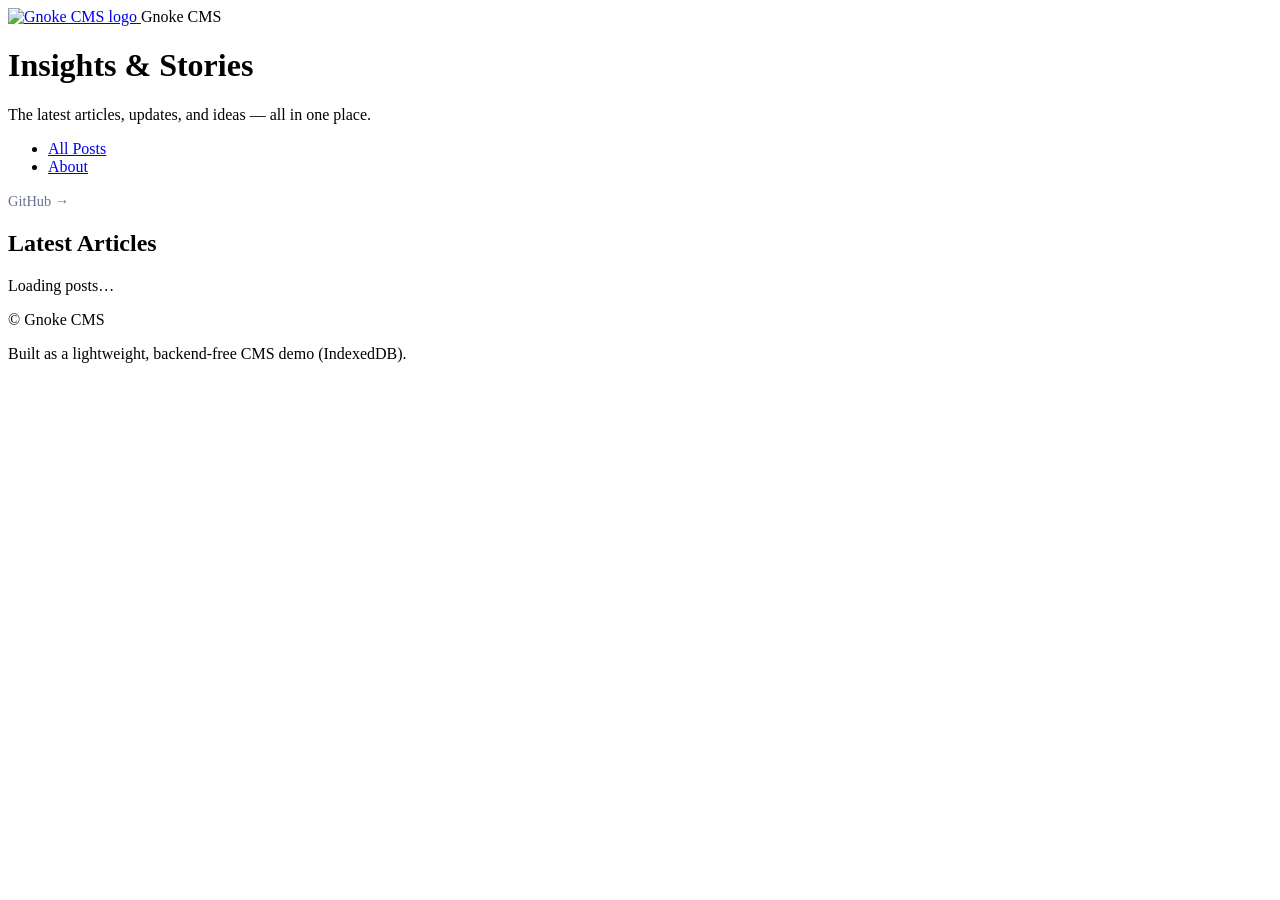
==== commit b93e1159: "Add files via upload" ====
--- a/index.html
+++ b/index.html
@@ -1,163 +1,59 @@
 <!DOCTYPE html>
 <html lang="en">
 <head>
-  <meta charset="UTF-8">
-  <meta name="viewport" content="width=device-width, initial-scale=1.0, maximum-scale=1.0, user-scalable=no">
-  <title>Edmund Sparrow — Gnoke Developer</title>
-  <meta name="description" content="Edmund Sparrow builds offline-first PWAs and custom web applications for businesses. Creator of the Gnoke suite of tools.">
-  <link rel="preconnect" href="https://fonts.googleapis.com">
-  <link rel="preconnect" href="https://fonts.gstatic.com" crossorigin>
-  <link href="https://fonts.googleapis.com/css2?family=DM+Serif+Display:ital@0;1&family=DM+Sans:opsz,wght@9..40,300;9..40,400;9..40,500;9..40,600&display=swap" rel="stylesheet">
-  <link rel="stylesheet" href="https://cdnjs.cloudflare.com/ajax/libs/font-awesome/6.4.0/css/all.min.css">
-  <link rel="stylesheet" href="style.css">
+    <meta charset="UTF-8">
+    <meta name="viewport" content="width=device-width, initial-scale=1.0">
+    <title>Gnoke CMS — Insights & Stories</title>
+    <link rel="icon" type="image/svg+xml" href="assets/gnoke-mark.svg">
+    <meta name="description" content="Gnoke CMS — the latest stories, insights, and updates.">
+    <link rel="stylesheet" href="css/site.css">
 </head>
 <body>
+    <header class="site-header">
+        <div class="container">
+            <div class="logo-header">
+                <a href="index.html">
+                    <img src="assets/gnoke-mark.svg" alt="Gnoke CMS logo" width="48" height="48">
+                </a>
+                <span>Gnoke CMS</span>
+            </div>
+            <h1 class="site-title">Insights & Stories</h1>
+            <p class="site-subtitle">The latest articles, updates, and ideas — all in one place.</p>
+        </div>
+    </header>
 
-<div class="nav-overlay" id="nav-overlay"></div>
-<header>
-  <nav class="container">
-    <a href="index.html" class="nav-brand">
-      <div class="gnoke-mark"><img src="gnokenstationlogo_1.webp" alt="Gnoke logo"></div>
-      <span class="nav-name">Edmund <span>Sparrow</span></span>
-    </a>
+    <nav class="site-nav">
+        <div class="container nav-content">
+            <ul class="nav-links">
+                <li><a href="index.html" class="active">All Posts</a></li>
+                <li><a href="about.html">About</a></li>
+            </ul>
+            <a href="https://github.com/edmundsparrow" target="_blank" rel="noopener" style="color:#64748b; text-decoration:none; font-size:0.9rem;">GitHub →</a>
+        </div>
+    </nav>
 
-    <button class="hamburger" id="hamburger" aria-label="Toggle menu" aria-expanded="false">
-      <span></span><span></span><span></span>
-    </button></nav>
-</header>
-<ul class="nav-links" id="nav-links">
-      <li><a href="gnoke.html">Gnoke Suite</a></li>
-      <li><a href="services.html">Services</a></li>
-      <li><a href="stack.html">Stack</a></li>
-      <li><a href="mission.html">Mission</a></li>
-  <li><a href="contact.html" class="nav-hire">Hire Me</a></li>
-    </ul>
+    <main class="blog-main">
+        <div class="container">
+            <div class="section-header">
+                <h2 class="section-title">Latest Articles</h2>
+            </div>
 
+            <div id="postsGrid" class="posts-grid">
+                <p class="state-message">Loading posts…</p>
+            </div>
+        </div>
+    </main>
 
-<section class="hero">
-  <div class="hero-blob2" aria-hidden="true"></div>
-  <div class="container">
-    <div class="hero-inner">
+    <footer class="site-footer">
+        <div class="container">
+            <p>&copy; <span id="year"></span> Gnoke CMS</p>
+            <p class="footer-tagline">Built as a lightweight, backend-free CMS demo (IndexedDB).</p>
+        </div>
+    </footer>
 
-      <div class="hero-badge">
-        <i class="fas fa-circle-dot"></i>
-        Available for custom projects
-      </div>
-
-      <h1>
-        Building Apps That<br>Work <span class="accent">Anywhere.</span>
-      </h1>
-
-      <p class="hero-sub">
-        I build <strong>offline-first PWAs</strong> and custom web applications for
-        businesses — from transport and logistics to schools, libraries, and retail.
-        Creator of the <strong>Gnoke</strong> suite of tools.
-      </p>
-
-      <div class="hero-cta">
-        <a href="gnoke.html" class="btn btn-teal">
-          <i class="fas fa-th-large"></i> Explore Gnoke Suite
-        </a>
-        <a href="contact.html" class="btn btn-ghost">
-          <i class="fas fa-paper-plane"></i> Start a Project
-        </a>
-      </div>
-
-      <div class="avail-pill">
-        <div class="avail-dot"></div>
-        Port Harcourt, Nigeria · Remote Worldwide
-      </div>
-
-    </div>
-  </div>
-</section>
-
-<hr class="divider">
-
-<section style="padding: 4rem 0; background: var(--bg-card);">
-  <div class="container">
-    <p class="sec-label">What I Do</p>
-    <h2 class="sec-title">Everything Under One Roof</h2>
-    <p class="sec-sub">From ready-made offline tools to fully bespoke enterprise systems — built fast, built to last.</p>
-
-    <div style="display:grid; grid-template-columns: repeat(auto-fill, minmax(240px,1fr)); gap: 1.2rem;">
-
-      <a href="gnoke.html" style="display:block; padding:2rem 1.6rem; background:var(--bg); border:1px solid var(--border); border-radius:var(--r-lg); transition: border-color .25s, transform .25s, box-shadow .25s;" onmouseover="this.style.borderColor='rgba(0,169,140,.28)';this.style.transform='translateY(-4px)';this.style.boxShadow='0 10px 30px rgba(0,0,0,.07)'" onmouseout="this.style.borderColor='';this.style.transform='';this.style.boxShadow=''">
-        <div style="font-size:1.8rem; margin-bottom:.9rem;">🛠️</div>
-        <h3 style="font-family:var(--f-head);font-size:1.05rem;font-weight:700;color:var(--ink);margin-bottom:.5rem;letter-spacing:-.01em;">Gnoke Suite</h3>
-        <p style="font-size:.87rem;color:var(--t-65);line-height:1.65;">6 live offline-first PWAs covering transport, library, gas station, diagnostics &amp; more.</p>
-        <span style="display:inline-flex;align-items:center;gap:5px;margin-top:1rem;font-size:.8rem;font-weight:600;color:var(--teal);">Explore apps <i class="fas fa-arrow-right" style="font-size:.75rem;"></i></span>
-      </a>
-
-      <a href="services.html" style="display:block; padding:2rem 1.6rem; background:var(--bg); border:1px solid var(--border); border-radius:var(--r-lg); transition: border-color .25s, transform .25s, box-shadow .25s;" onmouseover="this.style.borderColor='rgba(0,169,140,.28)';this.style.transform='translateY(-4px)';this.style.boxShadow='0 10px 30px rgba(0,0,0,.07)'" onmouseout="this.style.borderColor='';this.style.transform='';this.style.boxShadow=''">
-        <div style="font-size:1.8rem; margin-bottom:.9rem;">🏗️</div>
-        <h3 style="font-family:var(--f-head);font-size:1.05rem;font-weight:700;color:var(--ink);margin-bottom:.5rem;letter-spacing:-.01em;">Custom Services</h3>
-        <p style="font-size:.87rem;color:var(--t-65);line-height:1.65;">School systems, library management, receipt managers, courier dispatch — tailored to your workflow.</p>
-        <span style="display:inline-flex;align-items:center;gap:5px;margin-top:1rem;font-size:.8rem;font-weight:600;color:var(--teal);">See services <i class="fas fa-arrow-right" style="font-size:.75rem;"></i></span>
-      </a>
-
-      <a href="stack.html" style="display:block; padding:2rem 1.6rem; background:var(--bg); border:1px solid var(--border); border-radius:var(--r-lg); transition: border-color .25s, transform .25s, box-shadow .25s;" onmouseover="this.style.borderColor='rgba(0,169,140,.28)';this.style.transform='translateY(-4px)';this.style.boxShadow='0 10px 30px rgba(0,0,0,.07)'" onmouseout="this.style.borderColor='';this.style.transform='';this.style.boxShadow=''">
-        <div style="font-size:1.8rem; margin-bottom:.9rem;">⚡</div>
-        <h3 style="font-family:var(--f-head);font-size:1.05rem;font-weight:700;color:var(--ink);margin-bottom:.5rem;letter-spacing:-.01em;">My Stack</h3>
-        <p style="font-size:.87rem;color:var(--t-65);line-height:1.65;">Vanilla JS, HTML5, CSS3, PWA service workers, SQLite, PHP. Fast, lean, zero cloud dependency.</p>
-        <span style="display:inline-flex;align-items:center;gap:5px;margin-top:1rem;font-size:.8rem;font-weight:600;color:var(--teal);">See tech <i class="fas fa-arrow-right" style="font-size:.75rem;"></i></span>
-      </a>
-
-      <a href="contact.html" style="display:block; padding:2rem 1.6rem; background:var(--teal-dim); border:1px solid rgba(0,169,140,.2); border-radius:var(--r-lg); transition: border-color .25s, transform .25s, box-shadow .25s;" onmouseover="this.style.borderColor='rgba(0,169,140,.45)';this.style.transform='translateY(-4px)';this.style.boxShadow='0 10px 30px rgba(0,0,0,.07)'" onmouseout="this.style.borderColor='rgba(0,169,140,.2)';this.style.transform='';this.style.boxShadow=''">
-        <div style="font-size:1.8rem; margin-bottom:.9rem;">💬</div>
-        <h3 style="font-family:var(--f-head);font-size:1.05rem;font-weight:700;color:var(--ink);margin-bottom:.5rem;letter-spacing:-.01em;">Hire Me</h3>
-        <p style="font-size:.87rem;color:var(--t-65);line-height:1.65;">Got a project idea? Reach out via WhatsApp, email, or the contact form and let's build it.</p>
-        <span style="display:inline-flex;align-items:center;gap:5px;margin-top:1rem;font-size:.8rem;font-weight:600;color:var(--teal);">Get in touch <i class="fas fa-arrow-right" style="font-size:.75rem;"></i></span>
-      </a>
-
-    </div>
-  </div>
-</section>
-
-
-<div class="support-banner">
-  <div class="container">
-    <p><strong>Building free offline-first tools for communities that need them most.</strong></p>
-    <a href="https://selar.com/showlove/edmundsparrow" target="_blank" rel="noopener" class="support-btn">
-      💕 Support This Work
-    </a>
-  </div>
-</div>
-
-<footer>
-  <div class="container">
-    <div class="foot-inner">
-      <div class="foot-brand">
-        <div class="gnoke-mark"><img src="gnokenstationlogo_1.webp" alt="Gnoke logo"></div>
-        Edmund Sparrow · Gnoke
-      </div>
-
-      <p>© 2025 – <span class="copy-year"></span> Edmund Sparrow. All rights reserved.</p>
-
-      <div class="foot-links">
-        <a href="https://github.com/edmundsparrow" target="_blank">
-          <i class="fab fa-github"></i>
-        </a>
-
-        <a href="https://wa.me/2349024054758" target="_blank">
-          <i class="fab fa-whatsapp"></i>
-        </a>
-
-        <a href="https://linkedin.com/in/edmundsparrow" target="_blank">
-          <i class="fab fa-linkedin"></i>
-        </a>
-      </div>
-    </div>
-  </div>
-</footer>
-
-  <script src="background.js"></script>
-  <script src="menu.js"></script>
-<script src="animate.js" defer></script>
-<script>
-  document.querySelectorAll('.copy-year').forEach(el => {
-    el.textContent = new Date().getFullYear();
-  });
-</script>
+    <script src="js/db.js"></script>
+    <script src="js/devto-sync.js"></script>
+    <script src="js/markdown.js"></script>
+    <script src="js/site.js"></script>
 </body>
 </html>
